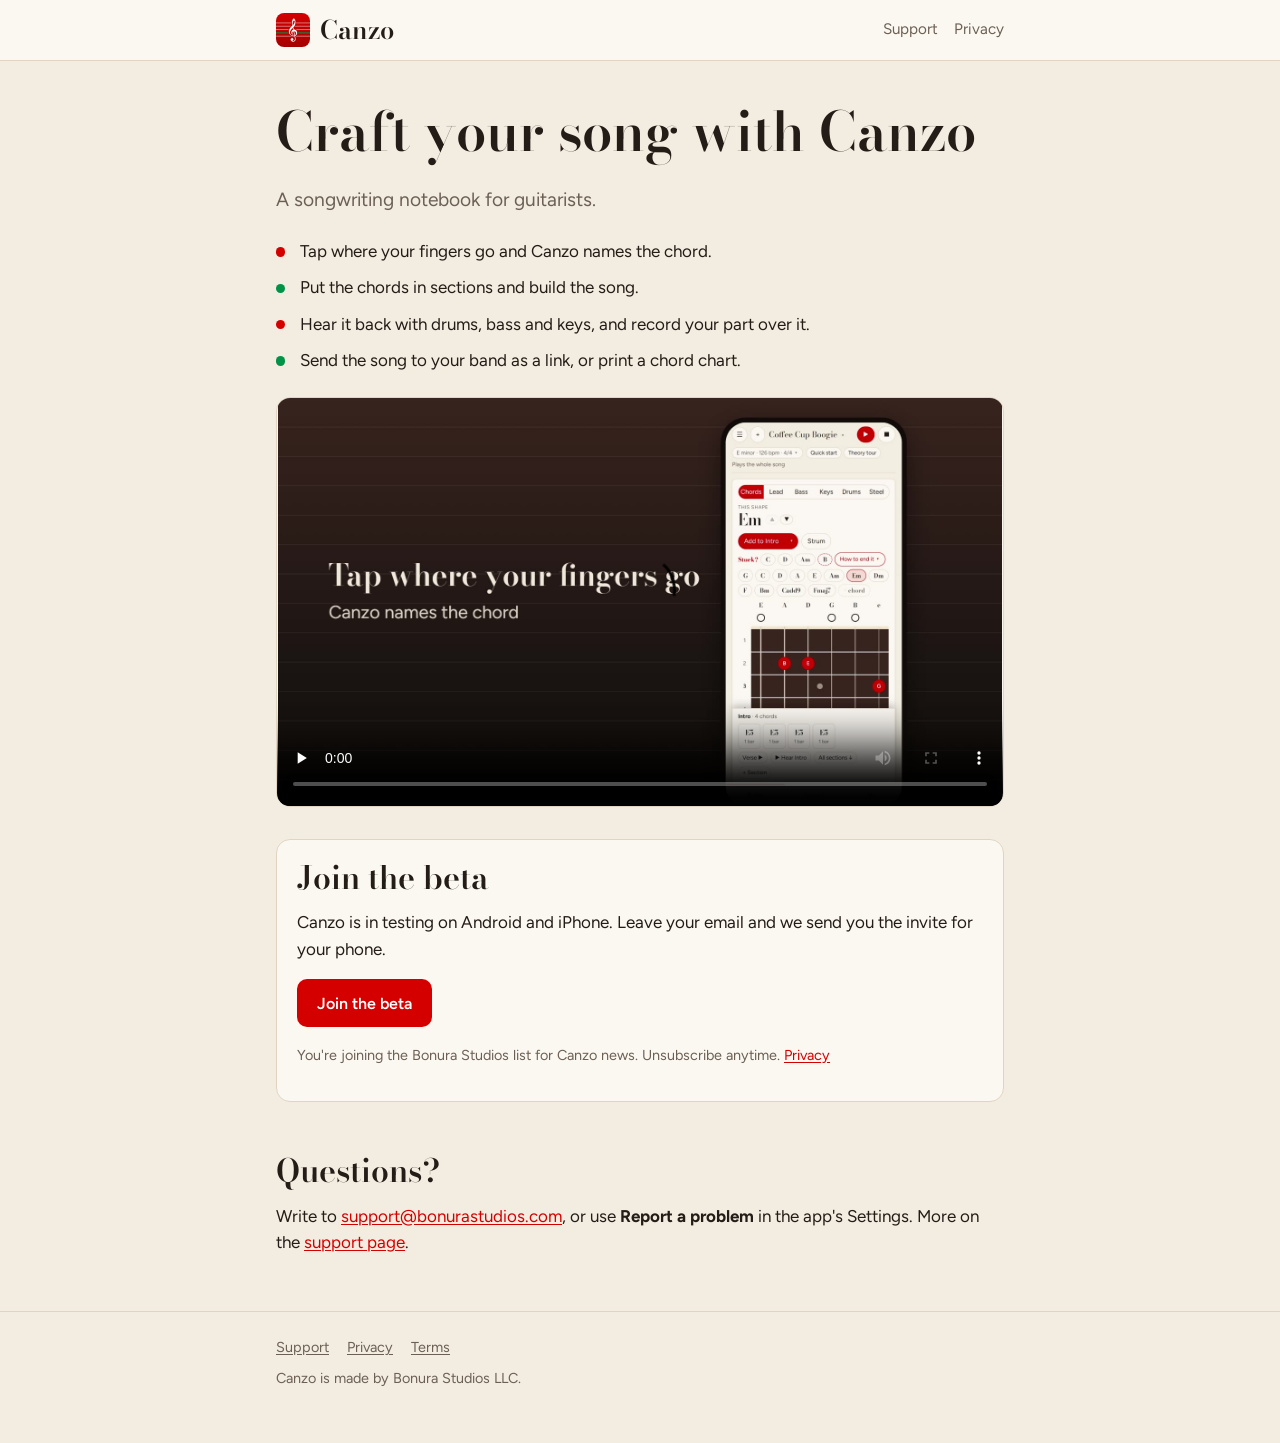
==== index.html @ 265aa484 "site from FretNought 2458467a" ====
<!doctype html>
<html lang="en">
<head>
<meta charset="utf-8">
<meta name="viewport" content="width=device-width, initial-scale=1">
<meta http-equiv="Content-Security-Policy" content="default-src 'none'; script-src 'self'; style-src 'self'; img-src 'self' data:; font-src 'self'; media-src 'self'; manifest-src 'self'; form-action mailto:; base-uri 'none'; object-src 'none'">
<meta name="referrer" content="no-referrer">
<title>Canzo · Craft your song</title>
<meta name="description" content="Canzo is a songwriting notebook for guitarists: tap where your fingers go and it names the chord, build the song, and play it back with a band.">
<meta name="theme-color" content="#D40000">
<link rel="icon" href="/favicon.svg" type="image/svg+xml">
  <script type="module" crossorigin src="/assets/home-C91NQi-d.js"></script>
  <link rel="stylesheet" crossorigin href="/assets/site-C4lYseEO.css">
</head>
<body>
<header class="top"><div class="wrap">
  <a class="brand" href="/"><img src="/icon.svg" alt="" width="34" height="34">Canzo</a>
  <nav aria-label="Site"><a href="/support/">Support</a><a href="/privacy/">Privacy</a></nav>
</div></header>

<main class="wrap">
  <section class="hero">
    <h1>Craft your song with Canzo</h1>
    <p class="tagline">A songwriting notebook for guitarists.</p>
    <ul class="points">
      <li>Tap where your fingers go and Canzo names the chord.</li>
      <li>Put the chords in sections and build the song.</li>
      <li>Hear it back with drums, bass and keys, and record your part over it.</li>
      <li>Send the song to your band as a link, or print a chord chart.</li>
    </ul>
    <video class="video" controls playsinline preload="none" poster="/poster-walkthrough.jpg"><source src="/media/walkthrough-vertical.mp4" media="(max-width: 600px) and (orientation: portrait)" type="video/mp4"><source src="/media/walkthrough-1080.mp4" media="(min-width: 1200px)" type="video/mp4"><source src="/media/walkthrough-720.mp4" type="video/mp4"></video>
  </section>

  
  <section class="card" id="beta" aria-labelledby="beta-title">
    <h2 id="beta-title">Join the beta</h2>
    <p>Canzo is in testing on Android and iPhone. Leave your email and we send you the invite for your phone.</p>
    
    
    <p><a class="button" href="https://bonurastudios.com/pages/canzo-beta">Join the beta</a></p>
    
    <p class="small">You're joining the Bonura Studios list for Canzo news. Unsubscribe anytime. <a href="/privacy/">Privacy</a></p>
  </section>
  

  

  <section aria-labelledby="help-title">
    <h2 id="help-title">Questions?</h2>
    <p>Write to <a href="mailto:support@bonurastudios.com">support@bonurastudios.com</a>, or use <strong>Report a problem</strong> in the app's Settings. More on the <a href="/support/">support page</a>.</p>
  </section>
</main>

<footer><div class="wrap">
  <nav aria-label="Footer"><a href="/support/">Support</a><a href="/privacy/">Privacy</a><a href="/terms/">Terms</a></nav>
  <p>Canzo is made by Bonura Studios LLC.</p>
</div></footer>
</body>
</html>
---- assets/site-C4lYseEO.css ----
@font-face{font-family:Bodoni Moda;font-style:normal;font-weight:400 900;font-display:swap;src:url(/fonts/bodoni-moda.woff2)format("woff2")}@font-face{font-family:Figtree;font-style:normal;font-weight:300 900;font-display:swap;src:url(/fonts/figtree.woff2)format("woff2")}:root{--bg:#f3ede1;--surface:#fbf8f2;--ink:#241c17;--muted:#6c6055;--line:#e0d5c2;--accent:#d40000;--accent-ink:#fff;--accent-soft:#f5dcd3;--green:#009246;--font-display:"Bodoni Moda", "Didot", "Bodoni 72", Georgia, serif;--font-body:"Figtree", "Segoe UI", system-ui, sans-serif;--lightningcss-light:initial;--lightningcss-dark: ;color-scheme:light}@media (prefers-color-scheme:dark){:root{--bg:#1a1411;--surface:#251d19;--ink:#f2e9db;--muted:#aa9b8c;--line:#3b3029;--accent-soft:#45201a;--green:#3fbf7f;--lightningcss-light: ;--lightningcss-dark:initial;color-scheme:dark}}*{box-sizing:border-box}html{-webkit-text-size-adjust:100%}body{background:var(--bg);color:var(--ink);font:17px/1.55 var(--font-body);margin:0}a{color:var(--accent);text-underline-offset:2px}@media (prefers-color-scheme:dark){a{color:#ff6b5e}}h1,h2,h3{font-family:var(--font-display);margin:0 0 .4em;font-weight:600;line-height:1.15}h1{font-size:clamp(2.1rem,7vw,3.4rem)}h2{margin-top:1.6em;font-size:clamp(1.5rem,4.5vw,2rem)}p{margin:0 0 1em}.wrap{max-width:760px;margin:0 auto;padding:0 16px}.top{border-bottom:1px solid var(--line);background:var(--surface)}.top .wrap{justify-content:space-between;align-items:center;gap:12px;min-height:60px;display:flex}.brand{color:var(--ink);font-family:var(--font-display);align-items:center;gap:10px;font-size:1.6rem;font-weight:600;text-decoration:none;display:flex}.brand img{border-radius:8px;width:34px;height:34px}.top nav{gap:16px;font-size:.95rem;display:flex}.top nav a{color:var(--muted);text-decoration:none}.top nav a:hover{color:var(--ink)}footer{border-top:1px solid var(--line);color:var(--muted);margin-top:56px;padding:24px 0 40px;font-size:.9rem}footer nav{flex-wrap:wrap;gap:8px 18px;margin-bottom:8px;display:flex}footer a{color:var(--muted)}.hero{padding:40px 0 8px}.tagline{color:var(--muted);margin-bottom:1.2em;font-size:1.2rem}.points{gap:10px;margin:0 0 1.4em;padding:0;list-style:none;display:grid}.points li{padding-left:1.4em;position:relative}.points li:before{content:"";background:var(--accent);border-radius:50%;width:.55em;height:.55em;position:absolute;top:.55em;left:0}.points li:nth-child(2n):before{background:var(--green)}.video,.video-standin{aspect-ratio:16/9;border:1px solid var(--line);background:var(--surface);border-radius:14px;width:100%;display:block}.video-standin{color:var(--muted);font-family:var(--font-display);place-items:center;font-size:1.3rem;display:grid}.card{background:var(--surface);border:1px solid var(--line);border-radius:14px;margin:24px 0;padding:20px}.card h2{margin-top:0}.signup{flex-wrap:wrap;gap:10px;display:flex}.signup label{flex:220px}.signup input{width:100%;min-height:48px;font:inherit;color:var(--ink);background:var(--bg);border:1px solid var(--line);border-radius:10px;padding:10px 14px}.signup input:focus-visible,.button:focus-visible{outline:3px solid var(--accent);outline-offset:2px}.button{background:var(--accent);min-height:48px;color:var(--accent-ink);font:600 1rem var(--font-body);cursor:pointer;border:0;border-radius:10px;justify-content:center;align-items:center;padding:10px 20px;text-decoration:none;display:inline-flex}.button.quiet{color:var(--ink);border:1px solid var(--line);background:0 0}.note{min-height:1.5em;color:var(--muted);margin:8px 0 0;font-size:.95rem}.small{color:var(--muted);font-size:.9rem}.visually-hidden{clip:rect(0 0 0 0);white-space:nowrap;width:1px;height:1px;position:absolute;overflow:hidden}.stores{flex-wrap:wrap;align-items:center;gap:12px;display:flex}.store-badge img{width:auto;height:52px;display:block}.joins{grid-template-columns:repeat(auto-fit,minmax(220px,1fr));gap:12px;margin:8px 0 4px;display:grid}.join{flex-direction:column;min-height:64px;font-size:1.1rem}.join small{opacity:.85;font-size:.8rem;font-weight:400}span.join{cursor:default}.beta h2{margin-top:1.4em}.song{padding:32px 0 8px}.song-from{color:var(--muted)}.song-facts{flex-wrap:wrap;gap:8px;margin:0 0 20px;padding:0;list-style:none;display:flex}.song-facts li{border:1px solid var(--line);color:var(--muted);border-radius:999px;padding:3px 10px;font-size:.9rem}.sections{gap:12px;margin:0;padding:0;list-style:none;display:grid}.section{background:var(--surface);border:1px solid var(--line);border-radius:12px;padding:14px 16px}.section-name{margin-bottom:8px;font-size:1.25rem}.repeat{color:var(--muted);font-family:var(--font-body);font-size:.95rem;font-weight:400}.chords{flex-wrap:wrap;gap:8px;margin:0;padding:0;list-style:none;display:flex}.chord{background:var(--accent-soft);text-align:center;overflow-wrap:anywhere;border-radius:8px;min-width:3em;padding:6px 12px;font-weight:700}.chord.empty{color:var(--muted);background:0 0;font-weight:400}.beats{color:var(--muted);font-size:.8rem;font-weight:400}.refusal{color:var(--muted)}.text{padding-top:32px}.text h2{font-size:1.35rem}.text li{margin-bottom:.4em}.updated{color:var(--muted);font-size:.9rem}@media (width<=520px){body{font-size:16px}.top nav{gap:12px;font-size:.9rem}.brand{font-size:1.35rem}.card{padding:16px}}
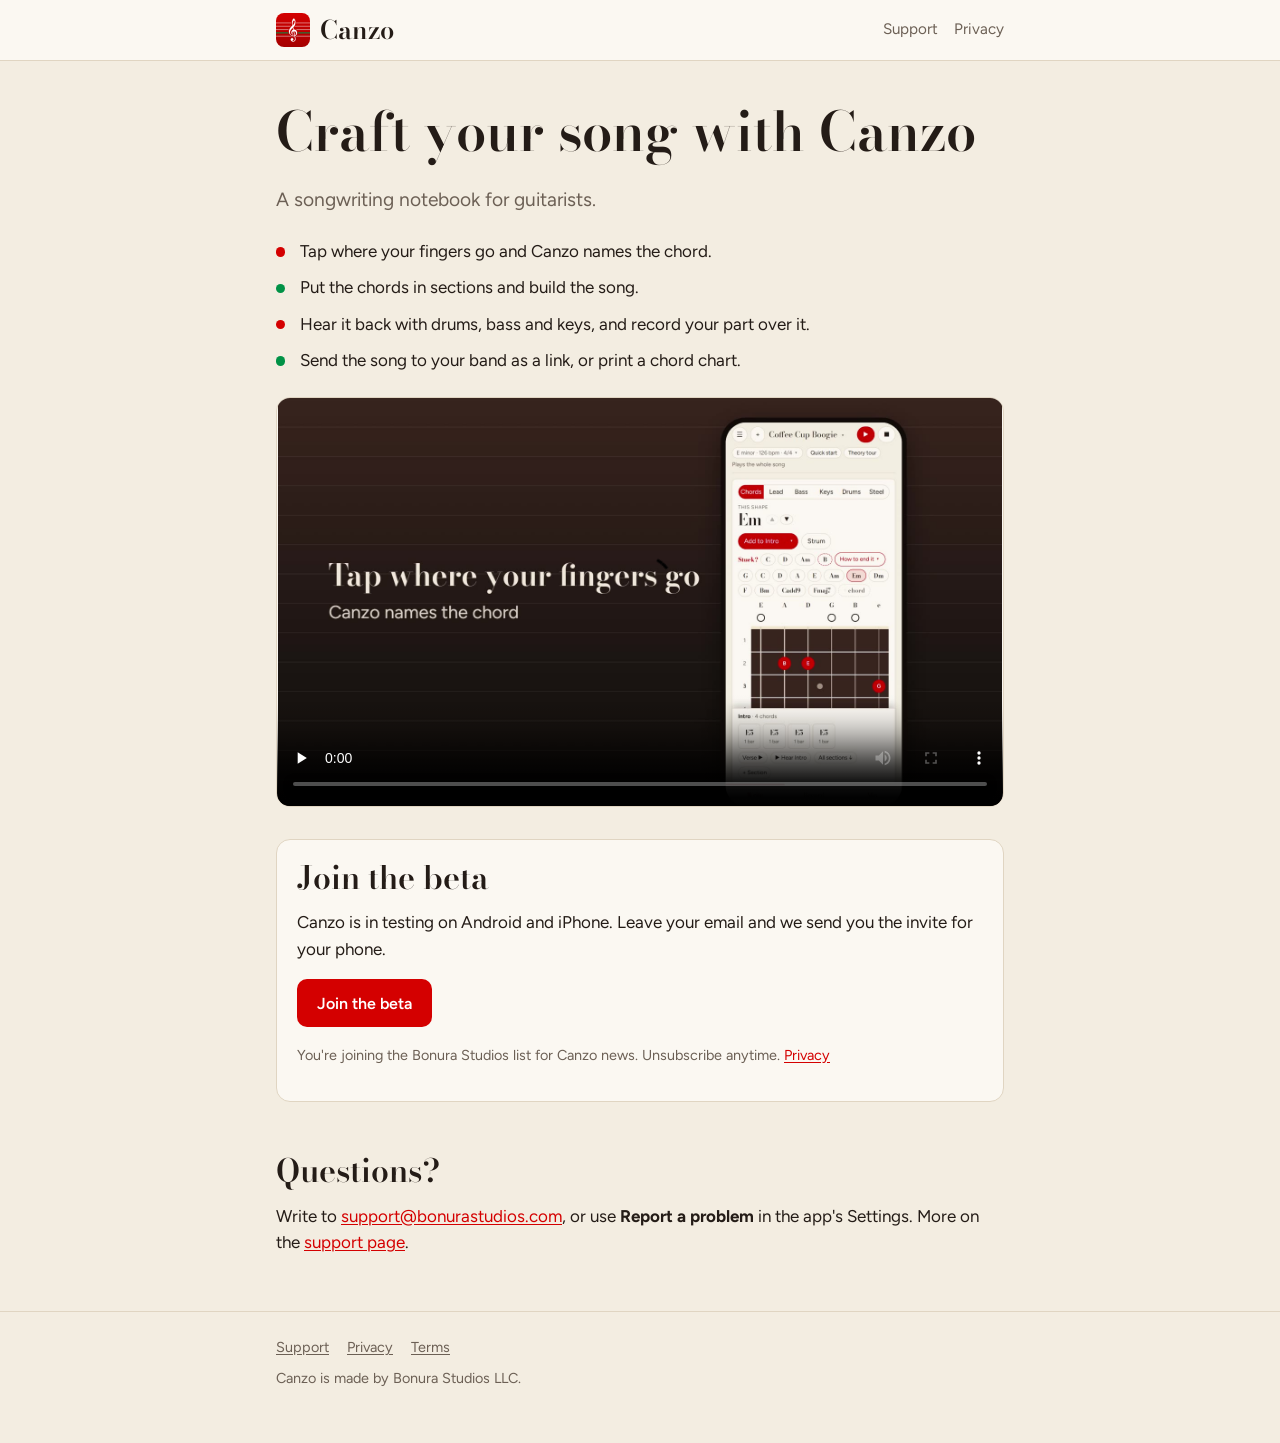
==== commit 702d170c: "site from FretNought 37bf8663" ====
--- a/index.html
+++ b/index.html
@@ -7,6 +7,16 @@
 <meta name="referrer" content="no-referrer">
 <title>Canzo · Craft your song</title>
 <meta name="description" content="Canzo is a songwriting notebook for guitarists: tap where your fingers go and it names the chord, build the song, and play it back with a band.">
+<meta property="og:type" content="website">
+<meta property="og:site_name" content="Canzo">
+<meta property="og:url" content="https://canzoapp.com/">
+<meta property="og:title" content="Canzo · Craft your song">
+<meta property="og:description" content="A songwriting notebook for guitarists. Watch it, then join the beta.">
+<meta property="og:image" content="https://canzoapp.com/canzo-card.jpg">
+<meta property="og:image:width" content="1200">
+<meta property="og:image:height" content="630">
+<meta property="og:image:alt" content="Canzo: a white treble clef on a red tile, and the words Craft your song.">
+<meta name="twitter:card" content="summary_large_image">
 <meta name="theme-color" content="#D40000">
 <link rel="icon" href="/favicon.svg" type="image/svg+xml">
   <script type="module" crossorigin src="/assets/home-C91NQi-d.js"></script>
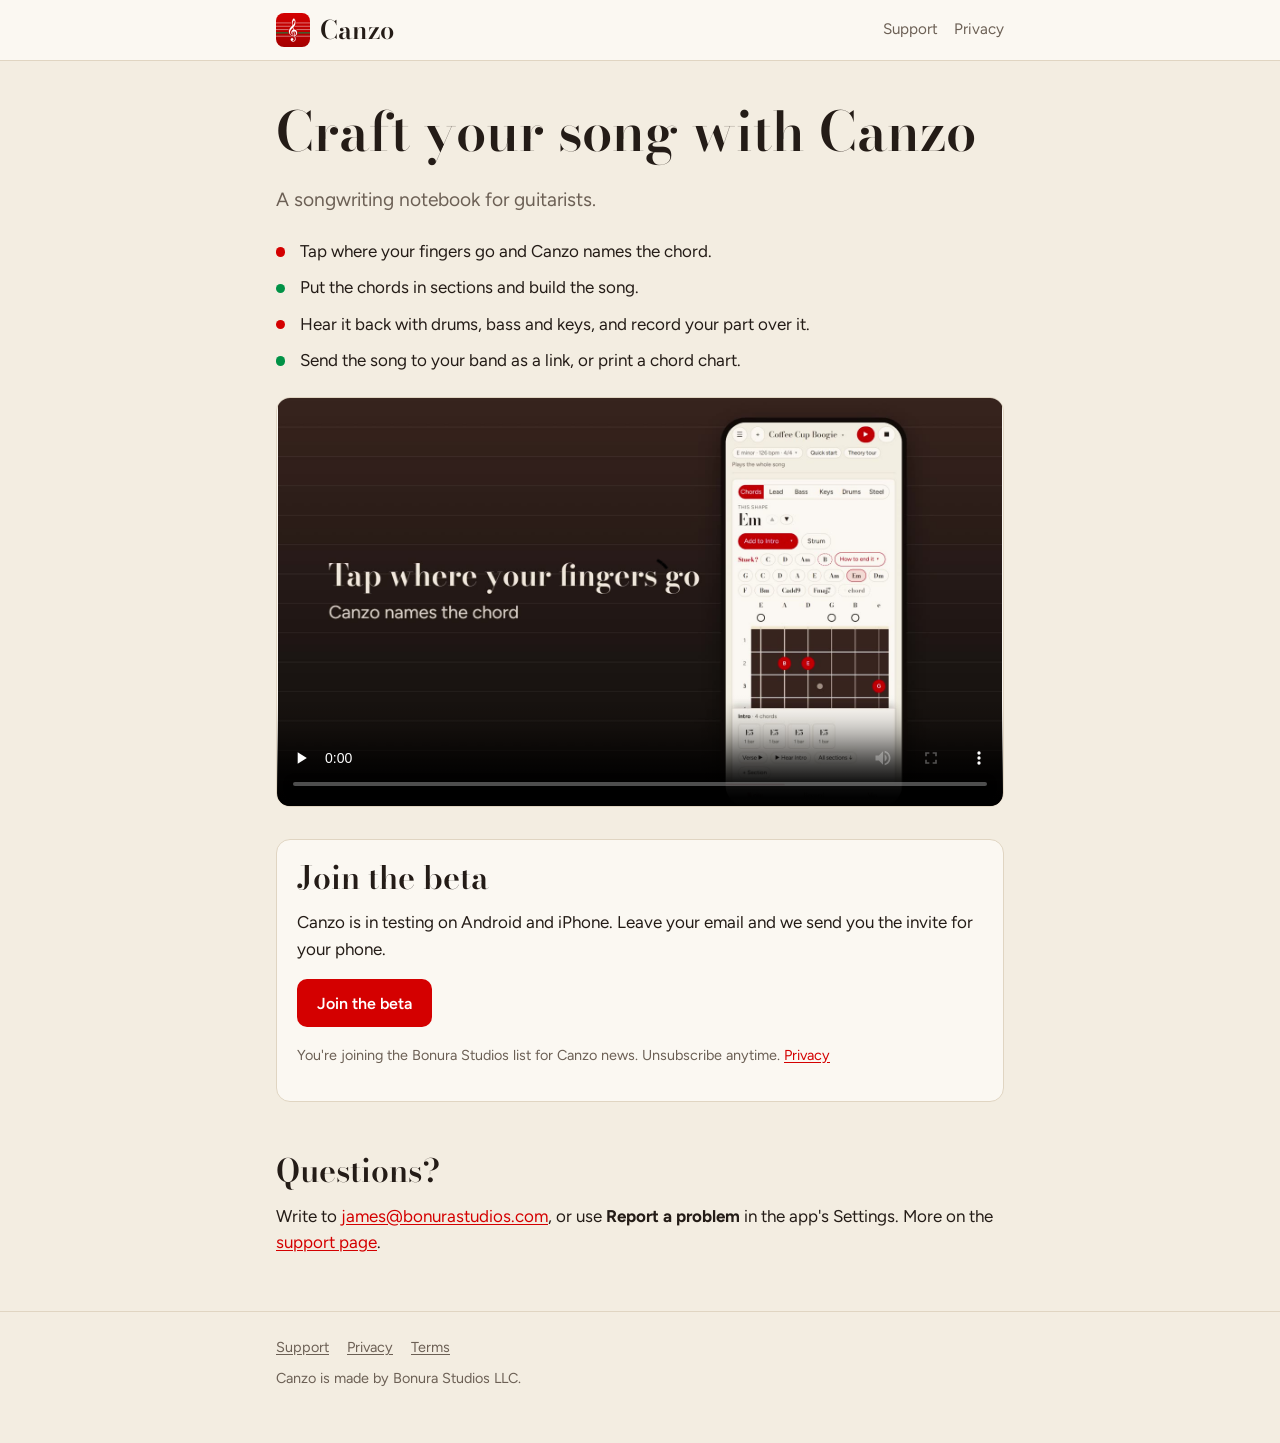
==== commit deacb326: "site from FretNought 34291067" ====
--- a/index.html
+++ b/index.html
@@ -19,7 +19,7 @@
 <meta name="twitter:card" content="summary_large_image">
 <meta name="theme-color" content="#D40000">
 <link rel="icon" href="/favicon.svg" type="image/svg+xml">
-  <script type="module" crossorigin src="/assets/home-C91NQi-d.js"></script>
+  <script type="module" crossorigin src="/assets/home-D4LzrPHp.js"></script>
   <link rel="stylesheet" crossorigin href="/assets/site-C4lYseEO.css">
 </head>
 <body>
@@ -57,7 +57,7 @@
 
   <section aria-labelledby="help-title">
     <h2 id="help-title">Questions?</h2>
-    <p>Write to <a href="mailto:support@bonurastudios.com">support@bonurastudios.com</a>, or use <strong>Report a problem</strong> in the app's Settings. More on the <a href="/support/">support page</a>.</p>
+    <p>Write to <a href="mailto:james@bonurastudios.com">james@bonurastudios.com</a>, or use <strong>Report a problem</strong> in the app's Settings. More on the <a href="/support/">support page</a>.</p>
   </section>
 </main>
 
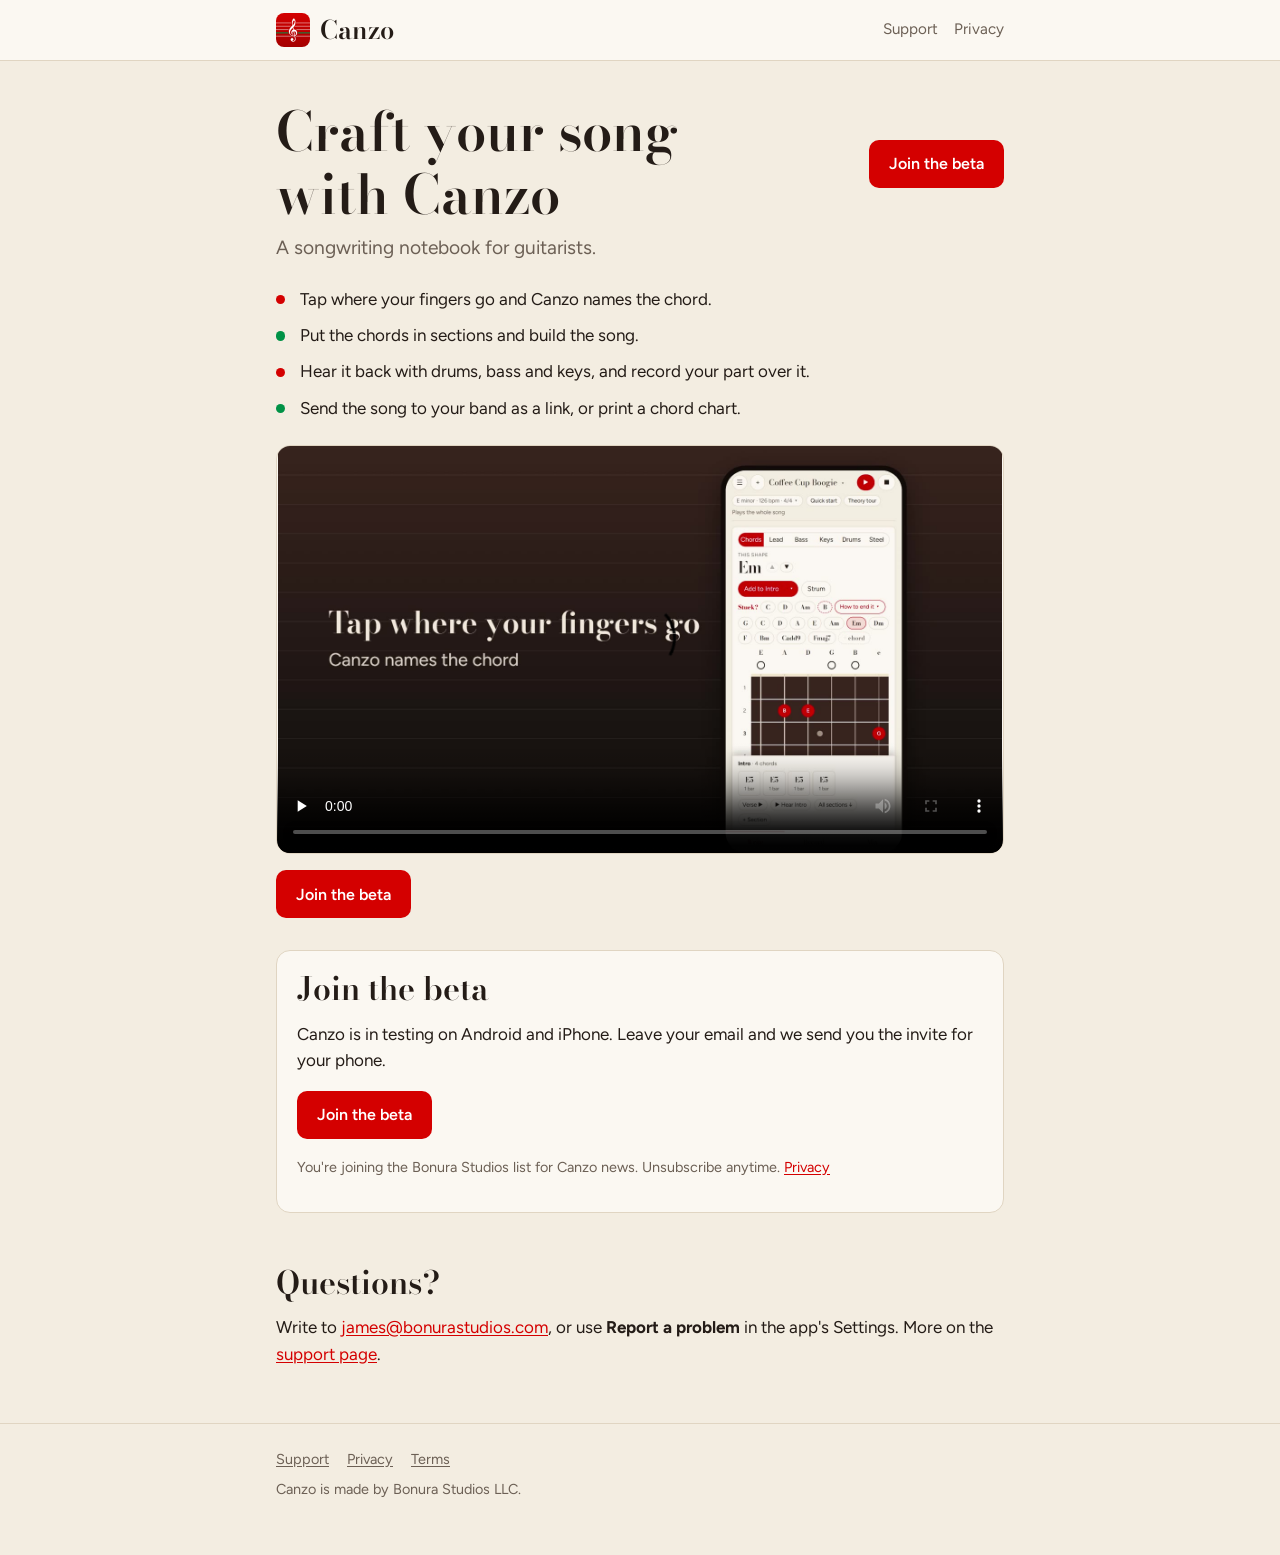
==== commit fc6e11c5: "site from FretNought b84120c1" ====
--- a/index.html
+++ b/index.html
@@ -19,8 +19,8 @@
 <meta name="twitter:card" content="summary_large_image">
 <meta name="theme-color" content="#D40000">
 <link rel="icon" href="/favicon.svg" type="image/svg+xml">
-  <script type="module" crossorigin src="/assets/home-D4LzrPHp.js"></script>
-  <link rel="stylesheet" crossorigin href="/assets/site-C4lYseEO.css">
+  <script type="module" crossorigin src="/assets/home-C0pcS8MS.js"></script>
+  <link rel="stylesheet" crossorigin href="/assets/site-C7sVGUTA.css">
 </head>
 <body>
 <header class="top"><div class="wrap">
@@ -30,7 +30,10 @@
 
 <main class="wrap">
   <section class="hero">
-    <h1>Craft your song with Canzo</h1>
+    <div class="hero-head">
+      <h1>Craft your song with Canzo</h1>
+      <a class="button" href="https://bonurastudios.com/pages/canzo-beta">Join the beta</a>
+    </div>
     <p class="tagline">A songwriting notebook for guitarists.</p>
     <ul class="points">
       <li>Tap where your fingers go and Canzo names the chord.</li>
@@ -39,6 +42,7 @@
       <li>Send the song to your band as a link, or print a chord chart.</li>
     </ul>
     <video class="video" controls playsinline preload="none" poster="/poster-walkthrough.jpg"><source src="/media/walkthrough-vertical.mp4" media="(max-width: 600px) and (orientation: portrait)" type="video/mp4"><source src="/media/walkthrough-1080.mp4" media="(min-width: 1200px)" type="video/mp4"><source src="/media/walkthrough-720.mp4" type="video/mp4"></video>
+    <p class="after-video"><a class="button" href="https://bonurastudios.com/pages/canzo-beta">Join the beta</a></p>
   </section>
 
   
--- a/assets/site-C7sVGUTA.css
+++ b/assets/site-C7sVGUTA.css
@@ -0,0 +1 @@
+@font-face{font-family:Bodoni Moda;font-style:normal;font-weight:400 900;font-display:swap;src:url(/fonts/bodoni-moda.woff2)format("woff2")}@font-face{font-family:Figtree;font-style:normal;font-weight:300 900;font-display:swap;src:url(/fonts/figtree.woff2)format("woff2")}:root{--bg:#f3ede1;--surface:#fbf8f2;--ink:#241c17;--muted:#6c6055;--line:#e0d5c2;--accent:#d40000;--accent-ink:#fff;--accent-soft:#f5dcd3;--green:#009246;--font-display:"Bodoni Moda", "Didot", "Bodoni 72", Georgia, serif;--font-body:"Figtree", "Segoe UI", system-ui, sans-serif;--lightningcss-light:initial;--lightningcss-dark: ;color-scheme:light}@media (prefers-color-scheme:dark){:root{--bg:#1a1411;--surface:#251d19;--ink:#f2e9db;--muted:#aa9b8c;--line:#3b3029;--accent-soft:#45201a;--green:#3fbf7f;--lightningcss-light: ;--lightningcss-dark:initial;color-scheme:dark}}*{box-sizing:border-box}html{-webkit-text-size-adjust:100%}body{background:var(--bg);color:var(--ink);font:17px/1.55 var(--font-body);margin:0}a{color:var(--accent);text-underline-offset:2px}@media (prefers-color-scheme:dark){a{color:#ff6b5e}}h1,h2,h3{font-family:var(--font-display);margin:0 0 .4em;font-weight:600;line-height:1.15}h1{font-size:clamp(2.1rem,7vw,3.4rem)}h2{margin-top:1.6em;font-size:clamp(1.5rem,4.5vw,2rem)}p{margin:0 0 1em}.wrap{max-width:760px;margin:0 auto;padding:0 16px}.top{border-bottom:1px solid var(--line);background:var(--surface)}.top .wrap{justify-content:space-between;align-items:center;gap:12px;min-height:60px;display:flex}.brand{color:var(--ink);font-family:var(--font-display);align-items:center;gap:10px;font-size:1.6rem;font-weight:600;text-decoration:none;display:flex}.brand img{border-radius:8px;width:34px;height:34px}.top nav{gap:16px;font-size:.95rem;display:flex}.top nav a{color:var(--muted);text-decoration:none}.top nav a:hover{color:var(--ink)}footer{border-top:1px solid var(--line);color:var(--muted);margin-top:56px;padding:24px 0 40px;font-size:.9rem}footer nav{flex-wrap:wrap;gap:8px 18px;margin-bottom:8px;display:flex}footer a{color:var(--muted)}.hero{padding:40px 0 8px}.hero-head{flex-wrap:wrap;justify-content:space-between;align-items:center;gap:10px 20px;margin-bottom:.4em;display:flex}.hero-head h1{text-wrap:balance;flex:19rem;margin:0}.after-video{margin:16px 0 0}.tagline{color:var(--muted);margin-bottom:1.2em;font-size:1.2rem}.points{gap:10px;margin:0 0 1.4em;padding:0;list-style:none;display:grid}.points li{padding-left:1.4em;position:relative}.points li:before{content:"";background:var(--accent);border-radius:50%;width:.55em;height:.55em;position:absolute;top:.55em;left:0}.points li:nth-child(2n):before{background:var(--green)}.video,.video-standin{aspect-ratio:16/9;border:1px solid var(--line);background:var(--surface);border-radius:14px;width:100%;display:block}.video-standin{color:var(--muted);font-family:var(--font-display);place-items:center;font-size:1.3rem;display:grid}.card{background:var(--surface);border:1px solid var(--line);border-radius:14px;margin:24px 0;padding:20px}.card h2{margin-top:0}.signup{flex-wrap:wrap;gap:10px;display:flex}.signup label{flex:220px}.signup input{width:100%;min-height:48px;font:inherit;color:var(--ink);background:var(--bg);border:1px solid var(--line);border-radius:10px;padding:10px 14px}.signup input:focus-visible,.button:focus-visible{outline:3px solid var(--accent);outline-offset:2px}.button{background:var(--accent);min-height:48px;color:var(--accent-ink);font:600 1rem var(--font-body);cursor:pointer;border:0;border-radius:10px;justify-content:center;align-items:center;padding:10px 20px;text-decoration:none;display:inline-flex}.button.quiet{color:var(--ink);border:1px solid var(--line);background:0 0}.note{min-height:1.5em;color:var(--muted);margin:8px 0 0;font-size:.95rem}.small{color:var(--muted);font-size:.9rem}.visually-hidden{clip:rect(0 0 0 0);white-space:nowrap;width:1px;height:1px;position:absolute;overflow:hidden}.stores{flex-wrap:wrap;align-items:center;gap:12px;display:flex}.store-badge img{width:auto;height:52px;display:block}.joins{grid-template-columns:repeat(auto-fit,minmax(220px,1fr));gap:12px;margin:8px 0 4px;display:grid}.join{flex-direction:column;min-height:64px;font-size:1.1rem}.join small{opacity:.85;font-size:.8rem;font-weight:400}span.join{cursor:default}.beta h2{margin-top:1.4em}.song{padding:32px 0 8px}.song-from{color:var(--muted)}.song-facts{flex-wrap:wrap;gap:8px;margin:0 0 20px;padding:0;list-style:none;display:flex}.song-facts li{border:1px solid var(--line);color:var(--muted);border-radius:999px;padding:3px 10px;font-size:.9rem}.sections{gap:12px;margin:0;padding:0;list-style:none;display:grid}.section{background:var(--surface);border:1px solid var(--line);border-radius:12px;padding:14px 16px}.section-name{margin-bottom:8px;font-size:1.25rem}.repeat{color:var(--muted);font-family:var(--font-body);font-size:.95rem;font-weight:400}.chords{flex-wrap:wrap;gap:8px;margin:0;padding:0;list-style:none;display:flex}.chord{background:var(--accent-soft);text-align:center;overflow-wrap:anywhere;border-radius:8px;min-width:3em;padding:6px 12px;font-weight:700}.chord.empty{color:var(--muted);background:0 0;font-weight:400}.beats{color:var(--muted);font-size:.8rem;font-weight:400}.refusal{color:var(--muted)}.text{padding-top:32px}.text h2{font-size:1.35rem}.text li{margin-bottom:.4em}.updated{color:var(--muted);font-size:.9rem}@media (width<=520px){body{font-size:16px}.top nav{gap:12px;font-size:.9rem}.brand{font-size:1.35rem}.card{padding:16px}}
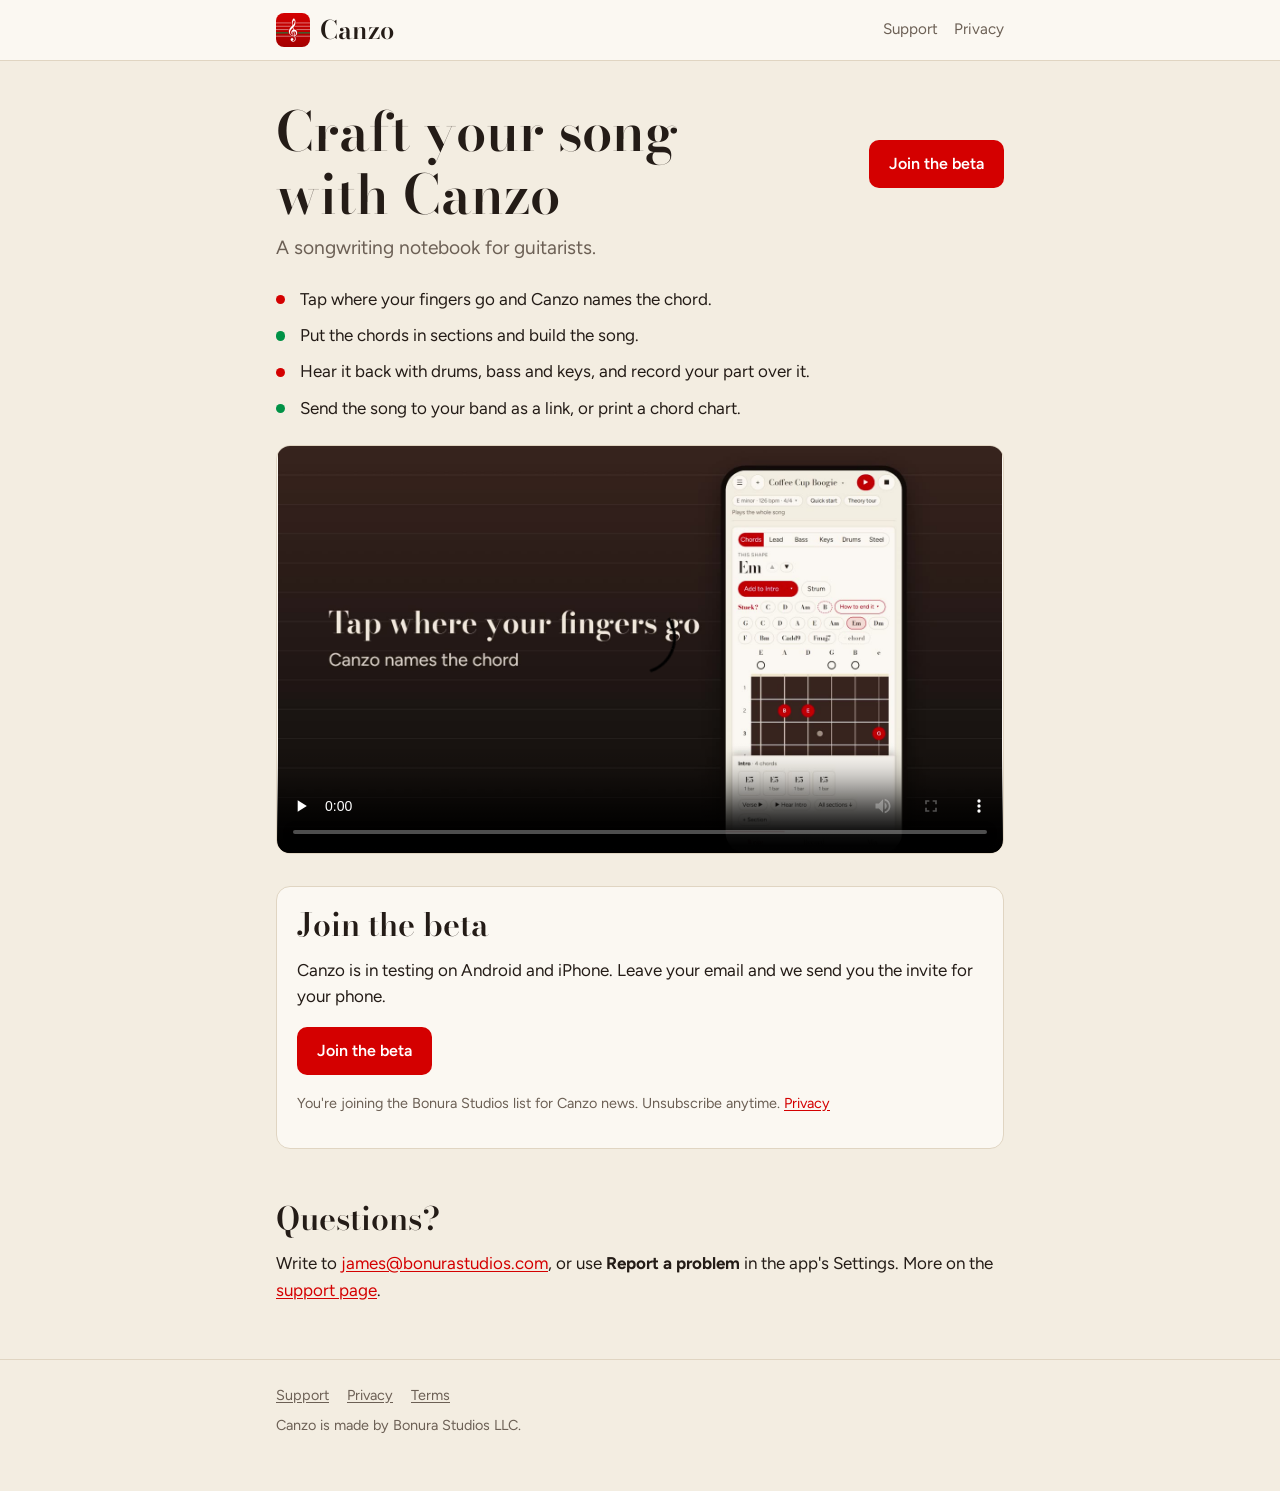
==== commit 2b11b7a5: "site from FretNought 581a240e" ====
--- a/index.html
+++ b/index.html
@@ -19,8 +19,8 @@
 <meta name="twitter:card" content="summary_large_image">
 <meta name="theme-color" content="#D40000">
 <link rel="icon" href="/favicon.svg" type="image/svg+xml">
-  <script type="module" crossorigin src="/assets/home-C0pcS8MS.js"></script>
-  <link rel="stylesheet" crossorigin href="/assets/site-C7sVGUTA.css">
+  <script type="module" crossorigin src="/assets/home-BYbOpDPI.js"></script>
+  <link rel="stylesheet" crossorigin href="/assets/site-DrBQTo_5.css">
 </head>
 <body>
 <header class="top"><div class="wrap">
@@ -42,7 +42,6 @@
       <li>Send the song to your band as a link, or print a chord chart.</li>
     </ul>
     <video class="video" controls playsinline preload="none" poster="/poster-walkthrough.jpg"><source src="/media/walkthrough-vertical.mp4" media="(max-width: 600px) and (orientation: portrait)" type="video/mp4"><source src="/media/walkthrough-1080.mp4" media="(min-width: 1200px)" type="video/mp4"><source src="/media/walkthrough-720.mp4" type="video/mp4"></video>
-    <p class="after-video"><a class="button" href="https://bonurastudios.com/pages/canzo-beta">Join the beta</a></p>
   </section>
 
   
--- a/assets/site-DrBQTo_5.css
+++ b/assets/site-DrBQTo_5.css
@@ -0,0 +1 @@
+@font-face{font-family:Bodoni Moda;font-style:normal;font-weight:400 900;font-display:swap;src:url(/fonts/bodoni-moda.woff2)format("woff2")}@font-face{font-family:Figtree;font-style:normal;font-weight:300 900;font-display:swap;src:url(/fonts/figtree.woff2)format("woff2")}:root{--bg:#f3ede1;--surface:#fbf8f2;--ink:#241c17;--muted:#6c6055;--line:#e0d5c2;--accent:#d40000;--accent-ink:#fff;--accent-soft:#f5dcd3;--green:#009246;--font-display:"Bodoni Moda", "Didot", "Bodoni 72", Georgia, serif;--font-body:"Figtree", "Segoe UI", system-ui, sans-serif;--lightningcss-light:initial;--lightningcss-dark: ;color-scheme:light}@media (prefers-color-scheme:dark){:root{--bg:#1a1411;--surface:#251d19;--ink:#f2e9db;--muted:#aa9b8c;--line:#3b3029;--accent-soft:#45201a;--green:#3fbf7f;--lightningcss-light: ;--lightningcss-dark:initial;color-scheme:dark}}*{box-sizing:border-box}html{-webkit-text-size-adjust:100%}body{background:var(--bg);color:var(--ink);font:17px/1.55 var(--font-body);margin:0}a{color:var(--accent);text-underline-offset:2px}@media (prefers-color-scheme:dark){a{color:#ff6b5e}}h1,h2,h3{font-family:var(--font-display);margin:0 0 .4em;font-weight:600;line-height:1.15}h1{font-size:clamp(2.1rem,7vw,3.4rem)}h2{margin-top:1.6em;font-size:clamp(1.5rem,4.5vw,2rem)}p{margin:0 0 1em}.wrap{max-width:760px;margin:0 auto;padding:0 16px}.top{border-bottom:1px solid var(--line);background:var(--surface)}.top .wrap{justify-content:space-between;align-items:center;gap:12px;min-height:60px;display:flex}.brand{color:var(--ink);font-family:var(--font-display);align-items:center;gap:10px;font-size:1.6rem;font-weight:600;text-decoration:none;display:flex}.brand img{border-radius:8px;width:34px;height:34px}.top nav{gap:16px;font-size:.95rem;display:flex}.top nav a{color:var(--muted);text-decoration:none}.top nav a:hover{color:var(--ink)}footer{border-top:1px solid var(--line);color:var(--muted);margin-top:56px;padding:24px 0 40px;font-size:.9rem}footer nav{flex-wrap:wrap;gap:8px 18px;margin-bottom:8px;display:flex}footer a{color:var(--muted)}.hero{padding:40px 0 8px}.hero-head{flex-wrap:wrap;justify-content:space-between;align-items:center;gap:10px 20px;margin-bottom:.4em;display:flex}.hero-head h1{text-wrap:balance;flex:19rem;margin:0}.tagline{color:var(--muted);margin-bottom:1.2em;font-size:1.2rem}.points{gap:10px;margin:0 0 1.4em;padding:0;list-style:none;display:grid}.points li{padding-left:1.4em;position:relative}.points li:before{content:"";background:var(--accent);border-radius:50%;width:.55em;height:.55em;position:absolute;top:.55em;left:0}.points li:nth-child(2n):before{background:var(--green)}.video,.video-standin{aspect-ratio:16/9;border:1px solid var(--line);background:var(--surface);border-radius:14px;width:100%;display:block}.video-standin{color:var(--muted);font-family:var(--font-display);place-items:center;font-size:1.3rem;display:grid}.card{background:var(--surface);border:1px solid var(--line);border-radius:14px;margin:24px 0;padding:20px}.card h2{margin-top:0}.signup{flex-wrap:wrap;gap:10px;display:flex}.signup label{flex:220px}.signup input{width:100%;min-height:48px;font:inherit;color:var(--ink);background:var(--bg);border:1px solid var(--line);border-radius:10px;padding:10px 14px}.signup input:focus-visible,.button:focus-visible{outline:3px solid var(--accent);outline-offset:2px}.button{background:var(--accent);min-height:48px;color:var(--accent-ink);font:600 1rem var(--font-body);cursor:pointer;border:0;border-radius:10px;justify-content:center;align-items:center;padding:10px 20px;text-decoration:none;display:inline-flex}.button.quiet{color:var(--ink);border:1px solid var(--line);background:0 0}.note{min-height:1.5em;color:var(--muted);margin:8px 0 0;font-size:.95rem}.small{color:var(--muted);font-size:.9rem}.visually-hidden{clip:rect(0 0 0 0);white-space:nowrap;width:1px;height:1px;position:absolute;overflow:hidden}.stores{flex-wrap:wrap;align-items:center;gap:12px;display:flex}.store-badge img{width:auto;height:52px;display:block}.joins{grid-template-columns:repeat(auto-fit,minmax(220px,1fr));gap:12px;margin:8px 0 4px;display:grid}.join{flex-direction:column;min-height:64px;font-size:1.1rem}.join small{opacity:.85;font-size:.8rem;font-weight:400}span.join{cursor:default}.beta h2{margin-top:1.4em}.song{padding:32px 0 8px}.song-from{color:var(--muted)}.song-facts{flex-wrap:wrap;gap:8px;margin:0 0 20px;padding:0;list-style:none;display:flex}.song-facts li{border:1px solid var(--line);color:var(--muted);border-radius:999px;padding:3px 10px;font-size:.9rem}.sections{gap:12px;margin:0;padding:0;list-style:none;display:grid}.section{background:var(--surface);border:1px solid var(--line);border-radius:12px;padding:14px 16px}.section-name{margin-bottom:8px;font-size:1.25rem}.repeat{color:var(--muted);font-family:var(--font-body);font-size:.95rem;font-weight:400}.chords{flex-wrap:wrap;gap:8px;margin:0;padding:0;list-style:none;display:flex}.chord{background:var(--accent-soft);text-align:center;overflow-wrap:anywhere;border-radius:8px;min-width:3em;padding:6px 12px;font-weight:700}.chord.empty{color:var(--muted);background:0 0;font-weight:400}.beats{color:var(--muted);font-size:.8rem;font-weight:400}.refusal{color:var(--muted)}.text{padding-top:32px}.text h2{font-size:1.35rem}.text li{margin-bottom:.4em}.updated{color:var(--muted);font-size:.9rem}@media (width<=520px){body{font-size:16px}.top nav{gap:12px;font-size:.9rem}.brand{font-size:1.35rem}.card{padding:16px}}
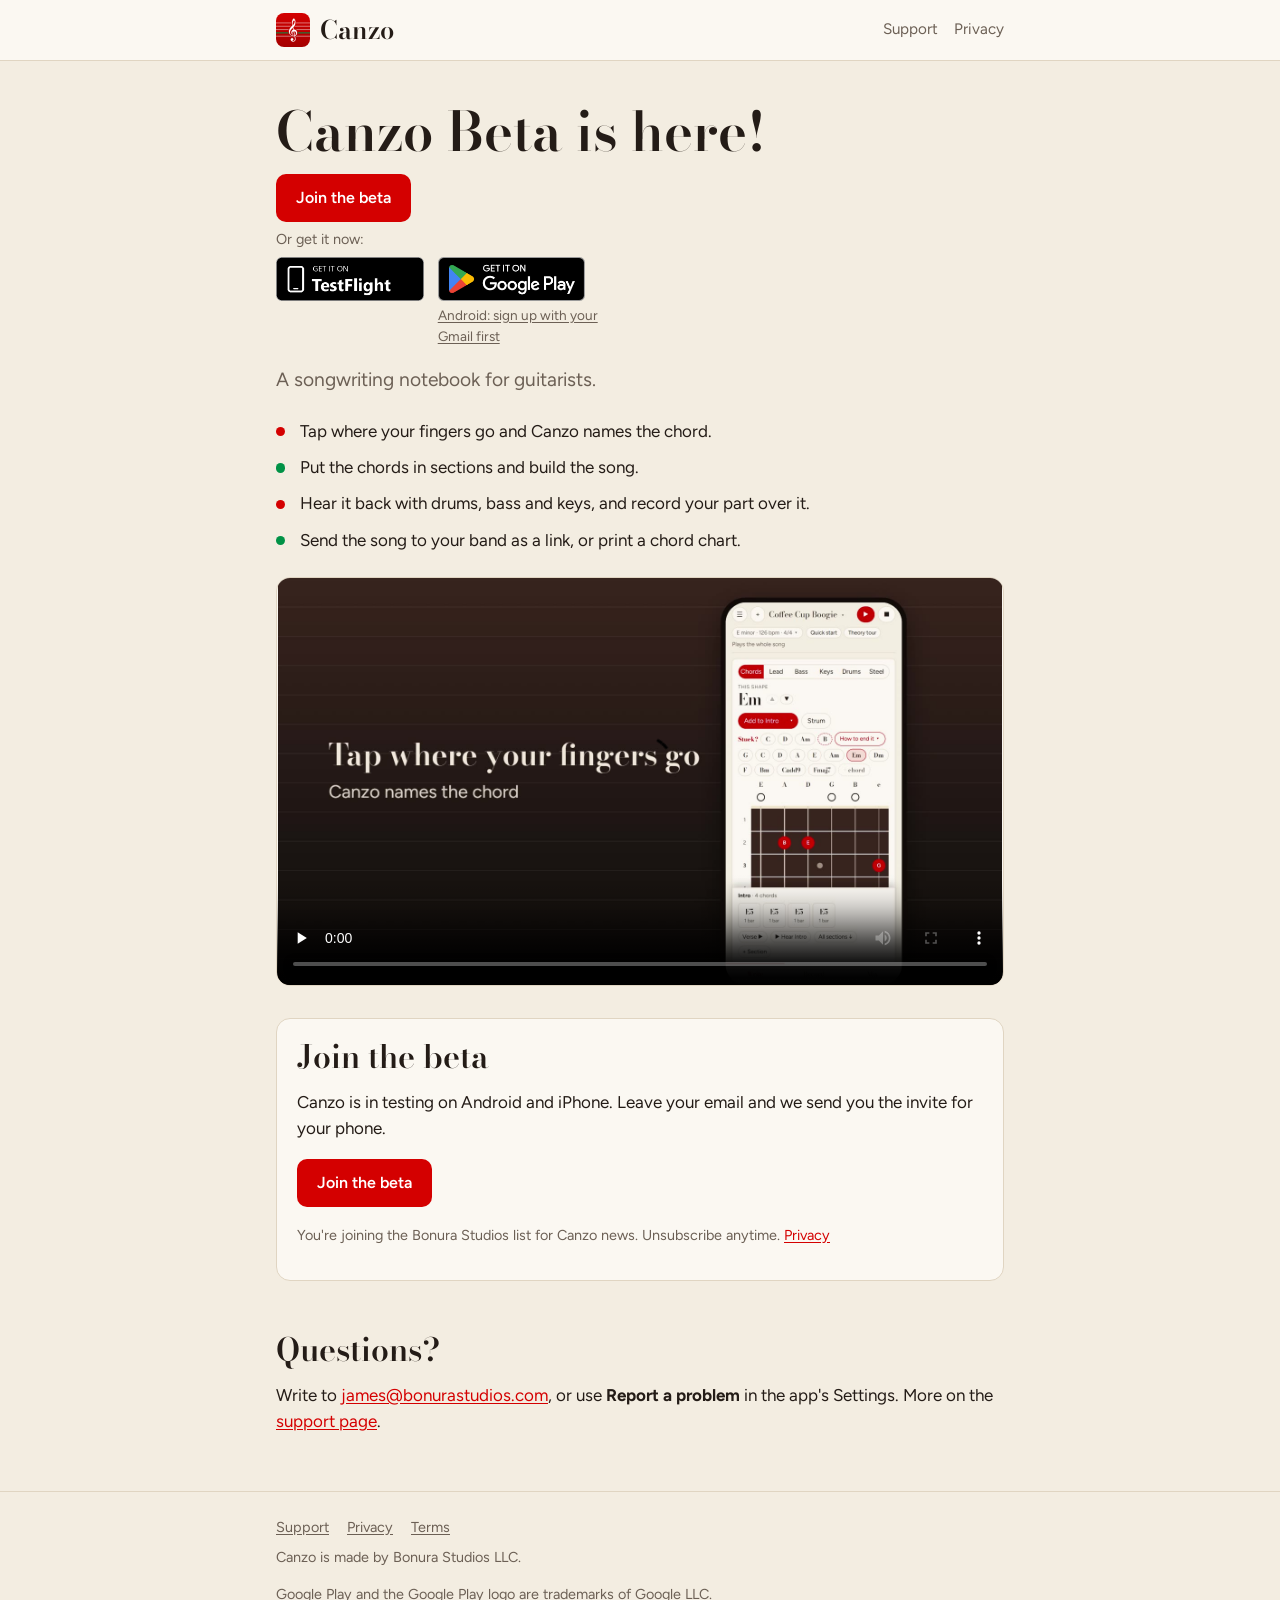
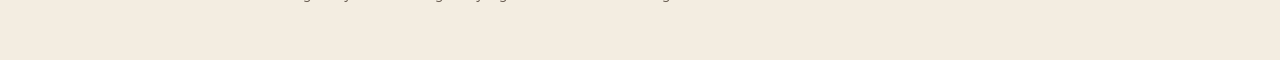
==== commit 074eeab4: "site from FretNought 0a9b1abd" ====
--- a/index.html
+++ b/index.html
@@ -19,8 +19,8 @@
 <meta name="twitter:card" content="summary_large_image">
 <meta name="theme-color" content="#D40000">
 <link rel="icon" href="/favicon.svg" type="image/svg+xml">
-  <script type="module" crossorigin src="/assets/home-BYbOpDPI.js"></script>
-  <link rel="stylesheet" crossorigin href="/assets/site-DrBQTo_5.css">
+  <script type="module" crossorigin src="/assets/home-vmDxKkRP.js"></script>
+  <link rel="stylesheet" crossorigin href="/assets/site-Bc7sWQBg.css">
 </head>
 <body>
 <header class="top"><div class="wrap">
@@ -31,9 +31,21 @@
 <main class="wrap">
   <section class="hero">
     <div class="hero-head">
-      <h1>Craft your song with Canzo</h1>
+      <h1>Canzo Beta is here!</h1>
       <a class="button" href="https://bonurastudios.com/pages/canzo-beta">Join the beta</a>
     </div>
+    
+    <div class="beta-get">
+      <p class="small">Or get it now:</p>
+      <div class="beta-badges">
+        <a class="store-badge" id="beta-iphone" href="https://testflight.apple.com/join/EWS9TfPS"><img src="/badges/testflight.png" alt="Get the iPhone beta on TestFlight" width="148" height="44"></a>
+        <div class="beta-badge">
+          <a class="store-badge" id="beta-android" href="https://play.google.com/apps/internaltest/4701320022110721239"><img src="/badges/google-play.png" alt="Get the Android beta on Google Play" width="148" height="44"></a>
+          <a class="small" href="https://bonurastudios.com/pages/canzo-beta">Android: sign up with your Gmail first</a>
+        </div>
+      </div>
+    </div>
+    
     <p class="tagline">A songwriting notebook for guitarists.</p>
     <ul class="points">
       <li>Tap where your fingers go and Canzo names the chord.</li>
@@ -67,6 +79,7 @@
 <footer><div class="wrap">
   <nav aria-label="Footer"><a href="/support/">Support</a><a href="/privacy/">Privacy</a><a href="/terms/">Terms</a></nav>
   <p>Canzo is made by Bonura Studios LLC.</p>
+  <p>Google Play and the Google Play logo are trademarks of Google LLC.</p>
 </div></footer>
 </body>
 </html>
--- a/assets/site-Bc7sWQBg.css
+++ b/assets/site-Bc7sWQBg.css
@@ -0,0 +1 @@
+@font-face{font-family:Bodoni Moda;font-style:normal;font-weight:400 900;font-display:swap;src:url(/fonts/bodoni-moda.woff2)format("woff2")}@font-face{font-family:Figtree;font-style:normal;font-weight:300 900;font-display:swap;src:url(/fonts/figtree.woff2)format("woff2")}:root{--bg:#f3ede1;--surface:#fbf8f2;--ink:#241c17;--muted:#6c6055;--line:#e0d5c2;--accent:#d40000;--accent-ink:#fff;--accent-soft:#f5dcd3;--green:#009246;--font-display:"Bodoni Moda", "Didot", "Bodoni 72", Georgia, serif;--font-body:"Figtree", "Segoe UI", system-ui, sans-serif;--lightningcss-light:initial;--lightningcss-dark: ;color-scheme:light}@media (prefers-color-scheme:dark){:root{--bg:#1a1411;--surface:#251d19;--ink:#f2e9db;--muted:#aa9b8c;--line:#3b3029;--accent-soft:#45201a;--green:#3fbf7f;--lightningcss-light: ;--lightningcss-dark:initial;color-scheme:dark}}*{box-sizing:border-box}html{-webkit-text-size-adjust:100%}body{background:var(--bg);color:var(--ink);font:17px/1.55 var(--font-body);margin:0}a{color:var(--accent);text-underline-offset:2px}@media (prefers-color-scheme:dark){a{color:#ff6b5e}}h1,h2,h3{font-family:var(--font-display);margin:0 0 .4em;font-weight:600;line-height:1.15}h1{font-size:clamp(2.1rem,7vw,3.4rem)}h2{margin-top:1.6em;font-size:clamp(1.5rem,4.5vw,2rem)}p{margin:0 0 1em}.wrap{max-width:760px;margin:0 auto;padding:0 16px}.top{border-bottom:1px solid var(--line);background:var(--surface)}.top .wrap{justify-content:space-between;align-items:center;gap:12px;min-height:60px;display:flex}.brand{color:var(--ink);font-family:var(--font-display);align-items:center;gap:10px;font-size:1.6rem;font-weight:600;text-decoration:none;display:flex}.brand img{border-radius:8px;width:34px;height:34px}.top nav{gap:16px;font-size:.95rem;display:flex}.top nav a{color:var(--muted);text-decoration:none}.top nav a:hover{color:var(--ink)}footer{border-top:1px solid var(--line);color:var(--muted);margin-top:56px;padding:24px 0 40px;font-size:.9rem}footer nav{flex-wrap:wrap;gap:8px 18px;margin-bottom:8px;display:flex}footer a{color:var(--muted)}.hero{padding:40px 0 8px}.hero-head{flex-wrap:wrap;justify-content:space-between;align-items:center;gap:10px 20px;margin-bottom:.4em;display:flex}.hero-head h1{text-wrap:balance;flex:100%;margin:0}.tagline{color:var(--muted);margin-bottom:1.2em;font-size:1.2rem}.points{gap:10px;margin:0 0 1.4em;padding:0;list-style:none;display:grid}.points li{padding-left:1.4em;position:relative}.points li:before{content:"";background:var(--accent);border-radius:50%;width:.55em;height:.55em;position:absolute;top:.55em;left:0}.points li:nth-child(2n):before{background:var(--green)}.video,.video-standin{aspect-ratio:16/9;border:1px solid var(--line);background:var(--surface);border-radius:14px;width:100%;display:block}.video-standin{color:var(--muted);font-family:var(--font-display);place-items:center;font-size:1.3rem;display:grid}.card{background:var(--surface);border:1px solid var(--line);border-radius:14px;margin:24px 0;padding:20px}.card h2{margin-top:0}.signup{flex-wrap:wrap;gap:10px;display:flex}.signup label{flex:220px}.signup input{width:100%;min-height:48px;font:inherit;color:var(--ink);background:var(--bg);border:1px solid var(--line);border-radius:10px;padding:10px 14px}.signup input:focus-visible,.button:focus-visible{outline:3px solid var(--accent);outline-offset:2px}.button{background:var(--accent);min-height:48px;color:var(--accent-ink);font:600 1rem var(--font-body);cursor:pointer;border:0;border-radius:10px;justify-content:center;align-items:center;padding:10px 20px;text-decoration:none;display:inline-flex}.button.quiet{color:var(--ink);border:1px solid var(--line);background:0 0}.note{min-height:1.5em;color:var(--muted);margin:8px 0 0;font-size:.95rem}.small{color:var(--muted);font-size:.9rem}.visually-hidden{clip:rect(0 0 0 0);white-space:nowrap;width:1px;height:1px;position:absolute;overflow:hidden}.stores{flex-wrap:wrap;align-items:center;gap:12px;display:flex}.store-badge img{width:auto;height:52px;display:block}.beta-get{margin:4px 0 18px}.beta-get>.small{margin:0 0 6px}.beta-badges{flex-wrap:wrap;align-items:flex-start;gap:10px 14px;display:flex}.beta-badges .store-badge img{height:44px}.beta-badge{flex-direction:column;gap:4px;display:flex}.beta-badge .small{max-width:160px;font-size:.85rem}.joins{grid-template-columns:repeat(auto-fit,minmax(220px,1fr));gap:12px;margin:8px 0 4px;display:grid}.join{flex-direction:column;min-height:64px;font-size:1.1rem}.join small{opacity:.85;font-size:.8rem;font-weight:400}span.join{cursor:default}.beta h2{margin-top:1.4em}.song{padding:32px 0 8px}.song-from{color:var(--muted)}.song-facts{flex-wrap:wrap;gap:8px;margin:0 0 20px;padding:0;list-style:none;display:flex}.song-facts li{border:1px solid var(--line);color:var(--muted);border-radius:999px;padding:3px 10px;font-size:.9rem}.sections{gap:12px;margin:0;padding:0;list-style:none;display:grid}.section{background:var(--surface);border:1px solid var(--line);border-radius:12px;padding:14px 16px}.section-name{margin-bottom:8px;font-size:1.25rem}.repeat{color:var(--muted);font-family:var(--font-body);font-size:.95rem;font-weight:400}.chords{flex-wrap:wrap;gap:8px;margin:0;padding:0;list-style:none;display:flex}.chord{background:var(--accent-soft);text-align:center;overflow-wrap:anywhere;border-radius:8px;min-width:3em;padding:6px 12px;font-weight:700}.chord.empty{color:var(--muted);background:0 0;font-weight:400}.beats{color:var(--muted);font-size:.8rem;font-weight:400}.refusal{color:var(--muted)}.text{padding-top:32px}.text h2{font-size:1.35rem}.text li{margin-bottom:.4em}.updated{color:var(--muted);font-size:.9rem}@media (width<=520px){body{font-size:16px}.top nav{gap:12px;font-size:.9rem}.brand{font-size:1.35rem}.card{padding:16px}}
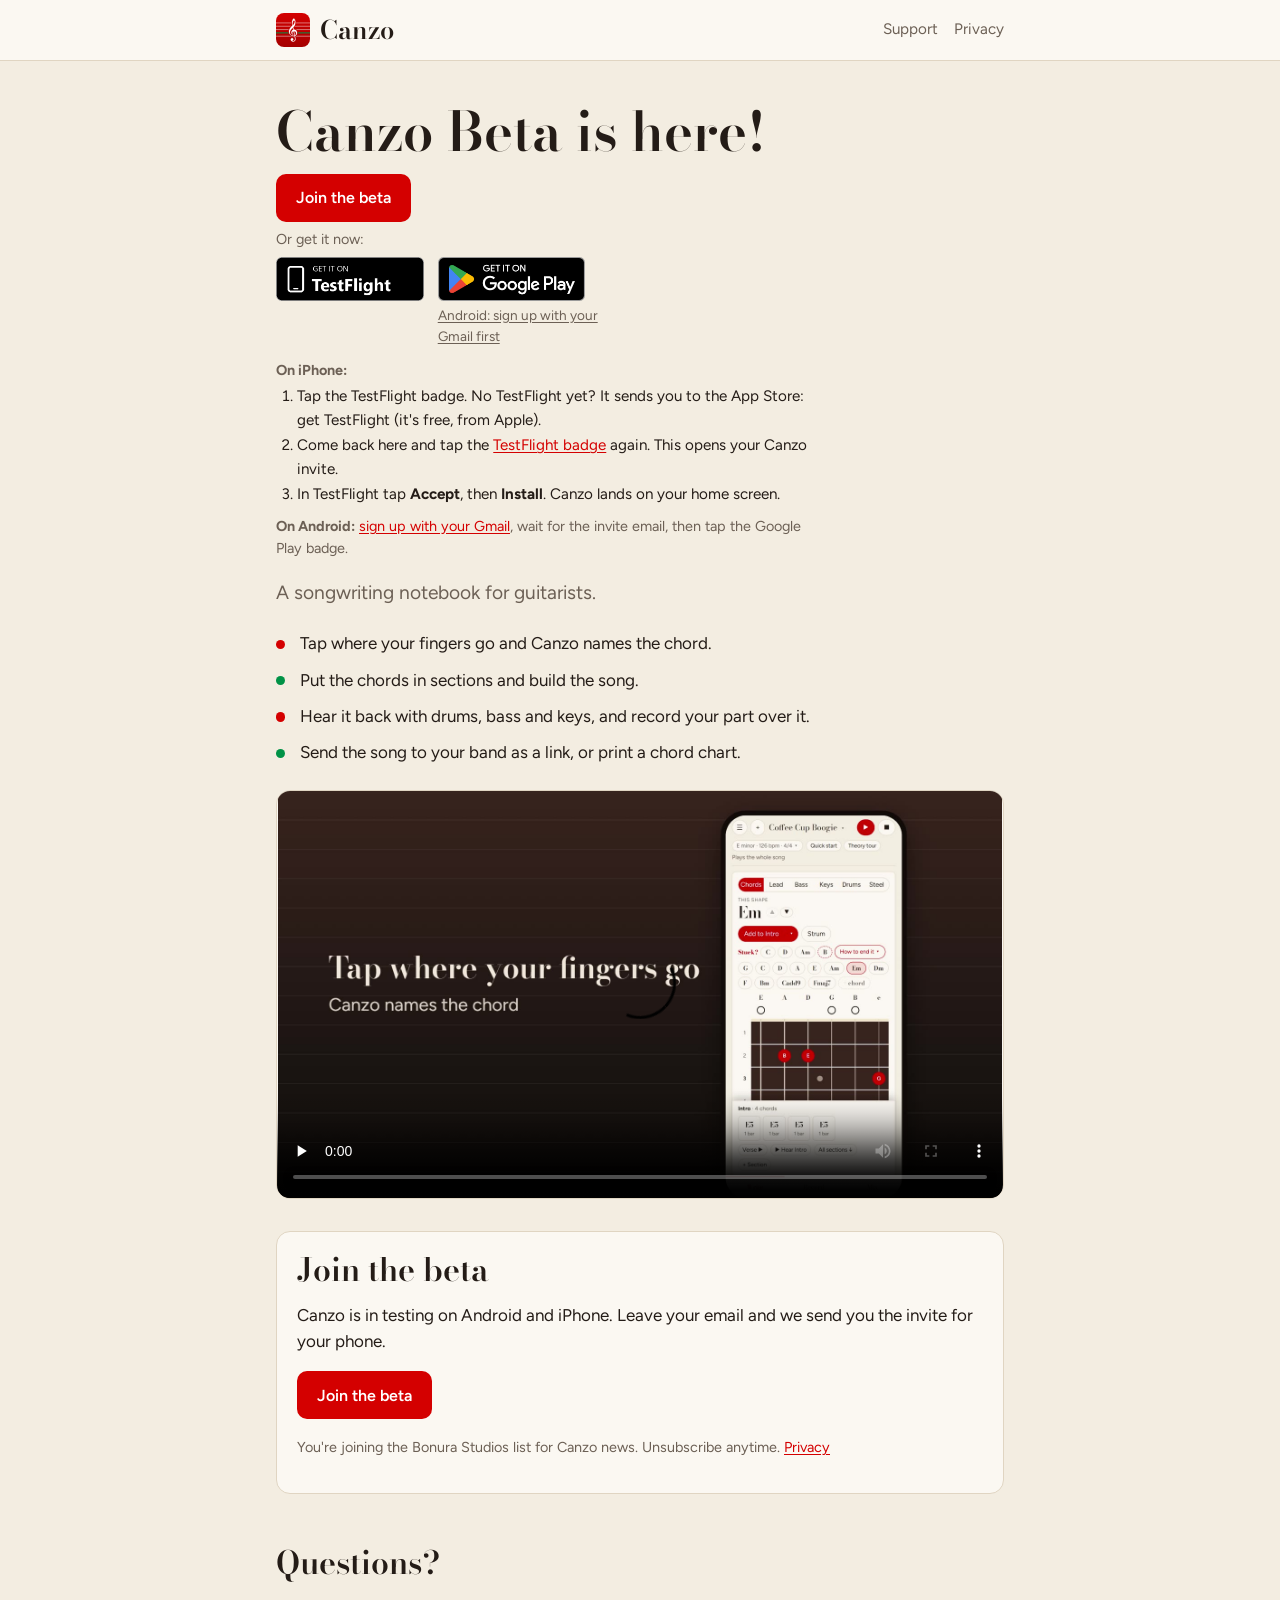
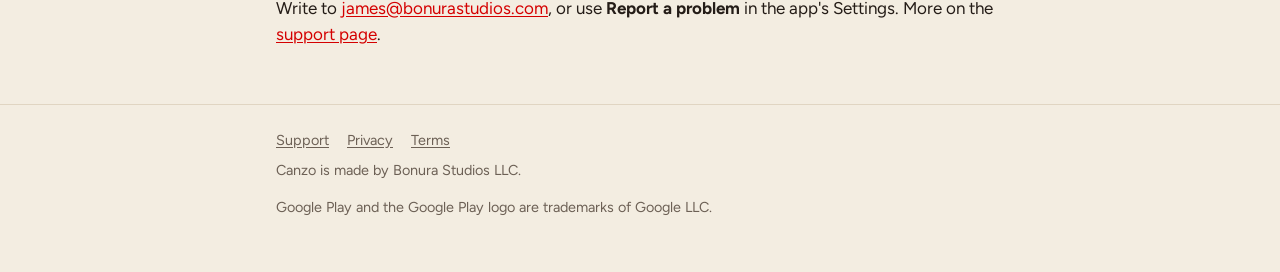
==== commit 20b3732a: "site from FretNought cd491a84" ====
--- a/index.html
+++ b/index.html
@@ -19,8 +19,8 @@
 <meta name="twitter:card" content="summary_large_image">
 <meta name="theme-color" content="#D40000">
 <link rel="icon" href="/favicon.svg" type="image/svg+xml">
-  <script type="module" crossorigin src="/assets/home-vmDxKkRP.js"></script>
-  <link rel="stylesheet" crossorigin href="/assets/site-Bc7sWQBg.css">
+  <script type="module" crossorigin src="/assets/home-DbBK7wn1.js"></script>
+  <link rel="stylesheet" crossorigin href="/assets/site-DCLSWFEe.css">
 </head>
 <body>
 <header class="top"><div class="wrap">
@@ -43,6 +43,15 @@
           <a class="store-badge" id="beta-android" href="https://play.google.com/apps/internaltest/4701320022110721239"><img src="/badges/google-play.png" alt="Get the Android beta on Google Play" width="148" height="44"></a>
           <a class="small" href="https://bonurastudios.com/pages/canzo-beta">Android: sign up with your Gmail first</a>
         </div>
+      </div>
+      <div class="install-steps" id="iphone-steps">
+        <p class="small"><strong>On iPhone:</strong></p>
+        <ol>
+          <li>Tap the TestFlight badge. No TestFlight yet? It sends you to the App Store: get TestFlight (it's free, from Apple).</li>
+          <li>Come back here and tap the <a href="https://testflight.apple.com/join/EWS9TfPS">TestFlight badge</a> again. This opens your Canzo invite.</li>
+          <li>In TestFlight tap <strong>Accept</strong>, then <strong>Install</strong>. Canzo lands on your home screen.</li>
+        </ol>
+        <p class="small" id="android-steps"><strong>On Android:</strong> <a href="https://bonurastudios.com/pages/canzo-beta">sign up with your Gmail</a>, wait for the invite email, then tap the Google Play badge.</p>
       </div>
     </div>
     
--- a/assets/site-DCLSWFEe.css
+++ b/assets/site-DCLSWFEe.css
@@ -0,0 +1 @@
+@font-face{font-family:Bodoni Moda;font-style:normal;font-weight:400 900;font-display:swap;src:url(/fonts/bodoni-moda.woff2)format("woff2")}@font-face{font-family:Figtree;font-style:normal;font-weight:300 900;font-display:swap;src:url(/fonts/figtree.woff2)format("woff2")}:root{--bg:#f3ede1;--surface:#fbf8f2;--ink:#241c17;--muted:#6c6055;--line:#e0d5c2;--accent:#d40000;--accent-ink:#fff;--accent-soft:#f5dcd3;--green:#009246;--font-display:"Bodoni Moda", "Didot", "Bodoni 72", Georgia, serif;--font-body:"Figtree", "Segoe UI", system-ui, sans-serif;--lightningcss-light:initial;--lightningcss-dark: ;color-scheme:light}@media (prefers-color-scheme:dark){:root{--bg:#1a1411;--surface:#251d19;--ink:#f2e9db;--muted:#aa9b8c;--line:#3b3029;--accent-soft:#45201a;--green:#3fbf7f;--lightningcss-light: ;--lightningcss-dark:initial;color-scheme:dark}}*{box-sizing:border-box}html{-webkit-text-size-adjust:100%}body{background:var(--bg);color:var(--ink);font:17px/1.55 var(--font-body);margin:0}a{color:var(--accent);text-underline-offset:2px}@media (prefers-color-scheme:dark){a{color:#ff6b5e}}h1,h2,h3{font-family:var(--font-display);margin:0 0 .4em;font-weight:600;line-height:1.15}h1{font-size:clamp(2.1rem,7vw,3.4rem)}h2{margin-top:1.6em;font-size:clamp(1.5rem,4.5vw,2rem)}p{margin:0 0 1em}.wrap{max-width:760px;margin:0 auto;padding:0 16px}.top{border-bottom:1px solid var(--line);background:var(--surface)}.top .wrap{justify-content:space-between;align-items:center;gap:12px;min-height:60px;display:flex}.brand{color:var(--ink);font-family:var(--font-display);align-items:center;gap:10px;font-size:1.6rem;font-weight:600;text-decoration:none;display:flex}.brand img{border-radius:8px;width:34px;height:34px}.top nav{gap:16px;font-size:.95rem;display:flex}.top nav a{color:var(--muted);text-decoration:none}.top nav a:hover{color:var(--ink)}footer{border-top:1px solid var(--line);color:var(--muted);margin-top:56px;padding:24px 0 40px;font-size:.9rem}footer nav{flex-wrap:wrap;gap:8px 18px;margin-bottom:8px;display:flex}footer a{color:var(--muted)}.hero{padding:40px 0 8px}.hero-head{flex-wrap:wrap;justify-content:space-between;align-items:center;gap:10px 20px;margin-bottom:.4em;display:flex}.hero-head h1{text-wrap:balance;flex:100%;margin:0}.tagline{color:var(--muted);margin-bottom:1.2em;font-size:1.2rem}.points{gap:10px;margin:0 0 1.4em;padding:0;list-style:none;display:grid}.points li{padding-left:1.4em;position:relative}.points li:before{content:"";background:var(--accent);border-radius:50%;width:.55em;height:.55em;position:absolute;top:.55em;left:0}.points li:nth-child(2n):before{background:var(--green)}.video,.video-standin{aspect-ratio:16/9;border:1px solid var(--line);background:var(--surface);border-radius:14px;width:100%;display:block}.video-standin{color:var(--muted);font-family:var(--font-display);place-items:center;font-size:1.3rem;display:grid}.card{background:var(--surface);border:1px solid var(--line);border-radius:14px;margin:24px 0;padding:20px}.card h2{margin-top:0}.signup{flex-wrap:wrap;gap:10px;display:flex}.signup label{flex:220px}.signup input{width:100%;min-height:48px;font:inherit;color:var(--ink);background:var(--bg);border:1px solid var(--line);border-radius:10px;padding:10px 14px}.signup input:focus-visible,.button:focus-visible{outline:3px solid var(--accent);outline-offset:2px}.button{background:var(--accent);min-height:48px;color:var(--accent-ink);font:600 1rem var(--font-body);cursor:pointer;border:0;border-radius:10px;justify-content:center;align-items:center;padding:10px 20px;text-decoration:none;display:inline-flex}.button.quiet{color:var(--ink);border:1px solid var(--line);background:0 0}.note{min-height:1.5em;color:var(--muted);margin:8px 0 0;font-size:.95rem}.small{color:var(--muted);font-size:.9rem}.visually-hidden{clip:rect(0 0 0 0);white-space:nowrap;width:1px;height:1px;position:absolute;overflow:hidden}.stores{flex-wrap:wrap;align-items:center;gap:12px;display:flex}.store-badge img{width:auto;height:52px;display:block}.beta-get{margin:4px 0 18px}.beta-get>.small{margin:0 0 6px}.beta-badges{flex-wrap:wrap;align-items:flex-start;gap:10px 14px;display:flex}.beta-badges .store-badge img{height:44px}.beta-badge{flex-direction:column;gap:4px;display:flex}.beta-badge .small{max-width:160px;font-size:.85rem}.install-steps{max-width:34rem;margin-top:12px}.install-steps>.small{margin:0 0 4px}.install-steps ol{margin:0 0 8px;padding-left:1.4em;font-size:.95rem}.install-steps li{margin:2px 0}.joins{grid-template-columns:repeat(auto-fit,minmax(220px,1fr));gap:12px;margin:8px 0 4px;display:grid}.join{flex-direction:column;min-height:64px;font-size:1.1rem}.join small{opacity:.85;font-size:.8rem;font-weight:400}span.join{cursor:default}.beta h2{margin-top:1.4em}.song{padding:32px 0 8px}.song-from{color:var(--muted)}.song-facts{flex-wrap:wrap;gap:8px;margin:0 0 20px;padding:0;list-style:none;display:flex}.song-facts li{border:1px solid var(--line);color:var(--muted);border-radius:999px;padding:3px 10px;font-size:.9rem}.sections{gap:12px;margin:0;padding:0;list-style:none;display:grid}.section{background:var(--surface);border:1px solid var(--line);border-radius:12px;padding:14px 16px}.section-name{margin-bottom:8px;font-size:1.25rem}.repeat{color:var(--muted);font-family:var(--font-body);font-size:.95rem;font-weight:400}.chords{flex-wrap:wrap;gap:8px;margin:0;padding:0;list-style:none;display:flex}.chord{background:var(--accent-soft);text-align:center;overflow-wrap:anywhere;border-radius:8px;min-width:3em;padding:6px 12px;font-weight:700}.chord.empty{color:var(--muted);background:0 0;font-weight:400}.beats{color:var(--muted);font-size:.8rem;font-weight:400}.refusal{color:var(--muted)}.text{padding-top:32px}.text h2{font-size:1.35rem}.text li{margin-bottom:.4em}.updated{color:var(--muted);font-size:.9rem}@media (width<=520px){body{font-size:16px}.top nav{gap:12px;font-size:.9rem}.brand{font-size:1.35rem}.card{padding:16px}}
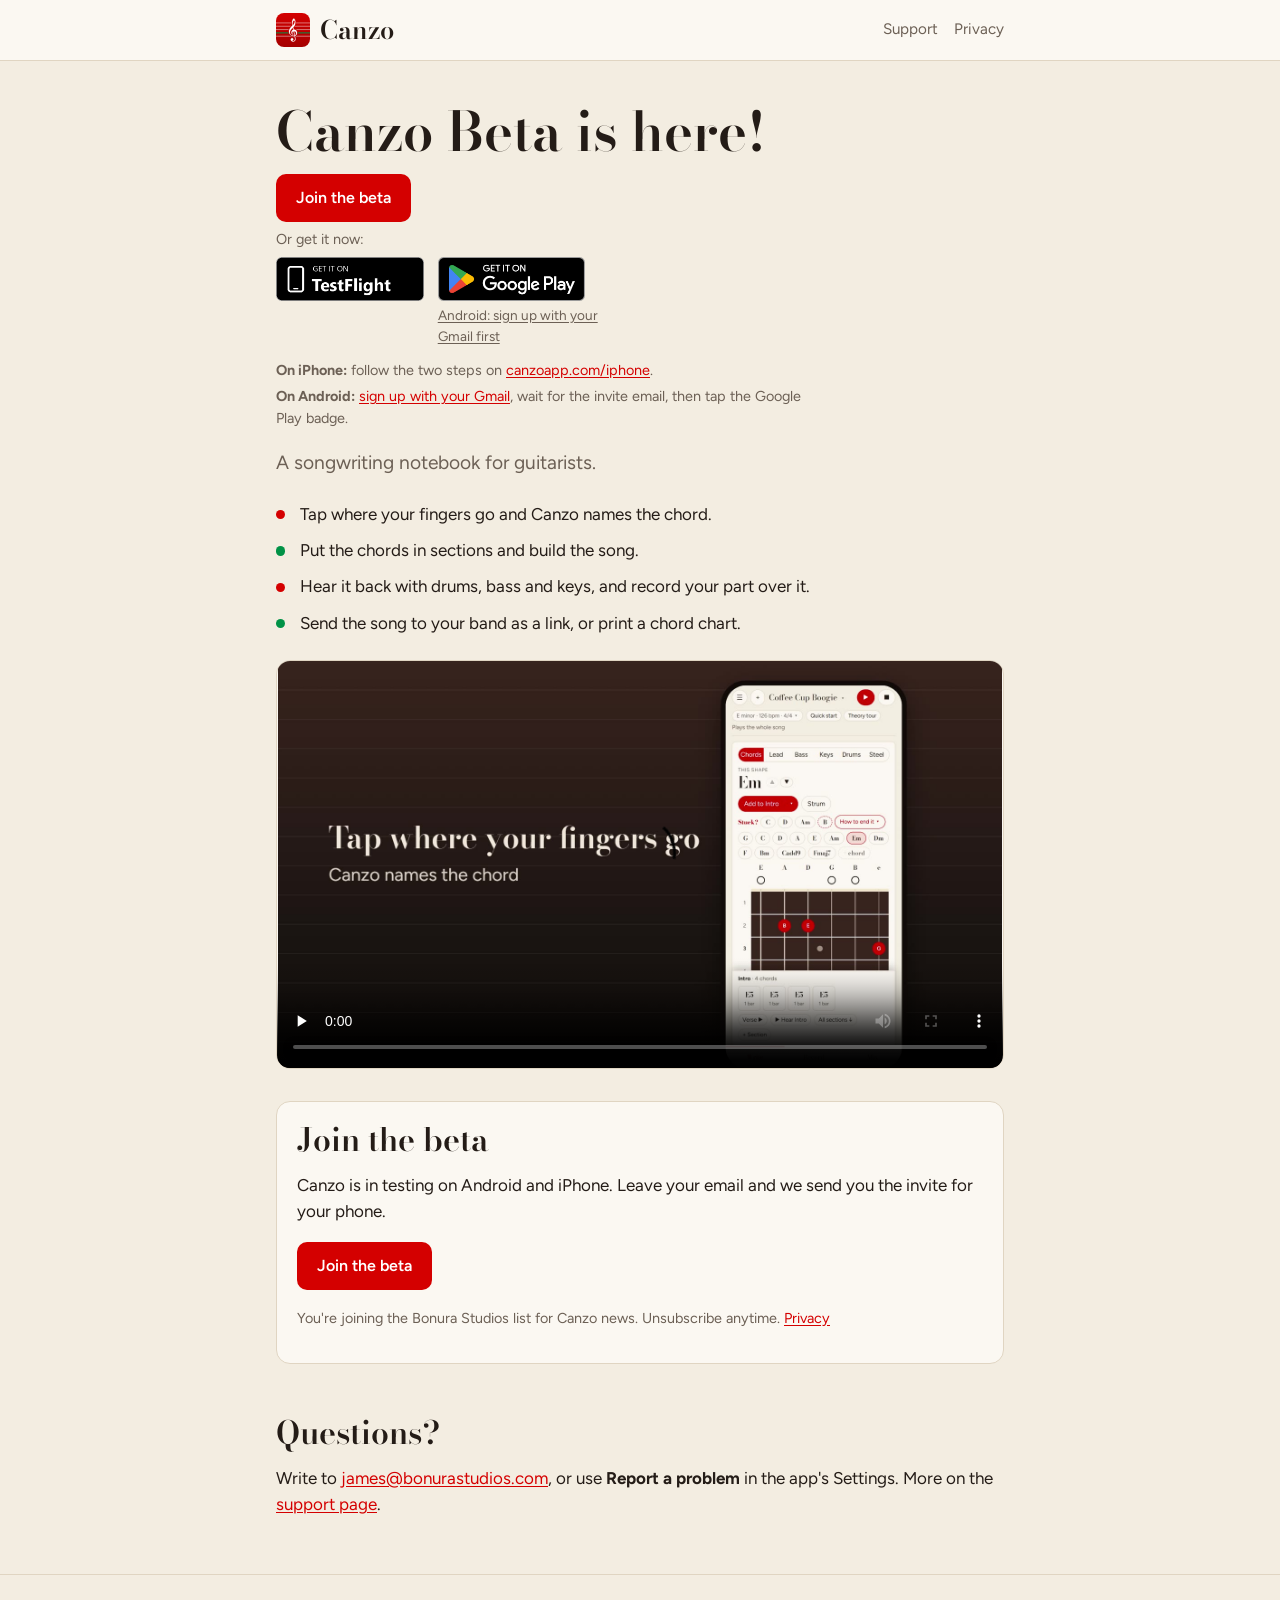
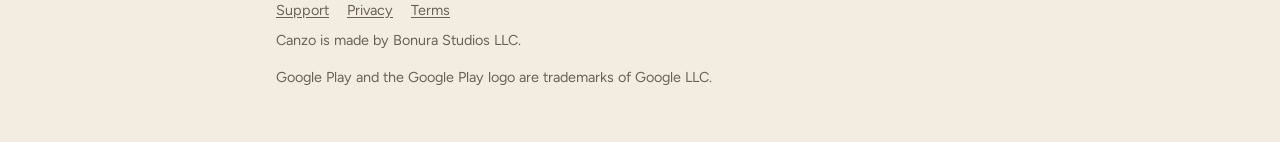
==== commit 6b08ec13: "site from FretNought 8e4a1add" ====
--- a/index.html
+++ b/index.html
@@ -19,8 +19,8 @@
 <meta name="twitter:card" content="summary_large_image">
 <meta name="theme-color" content="#D40000">
 <link rel="icon" href="/favicon.svg" type="image/svg+xml">
-  <script type="module" crossorigin src="/assets/home-DbBK7wn1.js"></script>
-  <link rel="stylesheet" crossorigin href="/assets/site-DCLSWFEe.css">
+  <script type="module" crossorigin src="/assets/home-kdcBkTNG.js"></script>
+  <link rel="stylesheet" crossorigin href="/assets/site-vBg9s0Kn.css">
 </head>
 <body>
 <header class="top"><div class="wrap">
@@ -38,19 +38,14 @@
     <div class="beta-get">
       <p class="small">Or get it now:</p>
       <div class="beta-badges">
-        <a class="store-badge" id="beta-iphone" href="https://testflight.apple.com/join/EWS9TfPS"><img src="/badges/testflight.png" alt="Get the iPhone beta on TestFlight" width="148" height="44"></a>
+        <a class="store-badge" id="beta-iphone" href="/iphone/"><img src="/badges/testflight.png" alt="Get the iPhone beta on TestFlight" width="148" height="44"></a>
         <div class="beta-badge">
           <a class="store-badge" id="beta-android" href="https://play.google.com/apps/internaltest/4701320022110721239"><img src="/badges/google-play.png" alt="Get the Android beta on Google Play" width="148" height="44"></a>
           <a class="small" href="https://bonurastudios.com/pages/canzo-beta">Android: sign up with your Gmail first</a>
         </div>
       </div>
       <div class="install-steps" id="iphone-steps">
-        <p class="small"><strong>On iPhone:</strong></p>
-        <ol>
-          <li>Tap the TestFlight badge. No TestFlight yet? It sends you to the App Store: get TestFlight (it's free, from Apple).</li>
-          <li>Come back here and tap the <a href="https://testflight.apple.com/join/EWS9TfPS">TestFlight badge</a> again. This opens your Canzo invite.</li>
-          <li>In TestFlight tap <strong>Accept</strong>, then <strong>Install</strong>. Canzo lands on your home screen.</li>
-        </ol>
+        <p class="small"><strong>On iPhone:</strong> follow the two steps on <a href="/iphone/">canzoapp.com/iphone</a>.</p>
         <p class="small" id="android-steps"><strong>On Android:</strong> <a href="https://bonurastudios.com/pages/canzo-beta">sign up with your Gmail</a>, wait for the invite email, then tap the Google Play badge.</p>
       </div>
     </div>
--- a/assets/site-vBg9s0Kn.css
+++ b/assets/site-vBg9s0Kn.css
@@ -0,0 +1 @@
+@font-face{font-family:Bodoni Moda;font-style:normal;font-weight:400 900;font-display:swap;src:url(/fonts/bodoni-moda.woff2)format("woff2")}@font-face{font-family:Figtree;font-style:normal;font-weight:300 900;font-display:swap;src:url(/fonts/figtree.woff2)format("woff2")}:root{--bg:#f3ede1;--surface:#fbf8f2;--ink:#241c17;--muted:#6c6055;--line:#e0d5c2;--accent:#d40000;--accent-ink:#fff;--accent-soft:#f5dcd3;--green:#009246;--font-display:"Bodoni Moda", "Didot", "Bodoni 72", Georgia, serif;--font-body:"Figtree", "Segoe UI", system-ui, sans-serif;--lightningcss-light:initial;--lightningcss-dark: ;color-scheme:light}@media (prefers-color-scheme:dark){:root{--bg:#1a1411;--surface:#251d19;--ink:#f2e9db;--muted:#aa9b8c;--line:#3b3029;--accent-soft:#45201a;--green:#3fbf7f;--lightningcss-light: ;--lightningcss-dark:initial;color-scheme:dark}}*{box-sizing:border-box}html{-webkit-text-size-adjust:100%}body{background:var(--bg);color:var(--ink);font:17px/1.55 var(--font-body);margin:0}a{color:var(--accent);text-underline-offset:2px}@media (prefers-color-scheme:dark){a{color:#ff6b5e}}h1,h2,h3{font-family:var(--font-display);margin:0 0 .4em;font-weight:600;line-height:1.15}h1{font-size:clamp(2.1rem,7vw,3.4rem)}h2{margin-top:1.6em;font-size:clamp(1.5rem,4.5vw,2rem)}p{margin:0 0 1em}.wrap{max-width:760px;margin:0 auto;padding:0 16px}.top{border-bottom:1px solid var(--line);background:var(--surface)}.top .wrap{justify-content:space-between;align-items:center;gap:12px;min-height:60px;display:flex}.brand{color:var(--ink);font-family:var(--font-display);align-items:center;gap:10px;font-size:1.6rem;font-weight:600;text-decoration:none;display:flex}.brand img{border-radius:8px;width:34px;height:34px}.top nav{gap:16px;font-size:.95rem;display:flex}.top nav a{color:var(--muted);text-decoration:none}.top nav a:hover{color:var(--ink)}footer{border-top:1px solid var(--line);color:var(--muted);margin-top:56px;padding:24px 0 40px;font-size:.9rem}footer nav{flex-wrap:wrap;gap:8px 18px;margin-bottom:8px;display:flex}footer a{color:var(--muted)}.hero{padding:40px 0 8px}.hero-head{flex-wrap:wrap;justify-content:space-between;align-items:center;gap:10px 20px;margin-bottom:.4em;display:flex}.hero-head h1{text-wrap:balance;flex:100%;margin:0}.tagline{color:var(--muted);margin-bottom:1.2em;font-size:1.2rem}.points{gap:10px;margin:0 0 1.4em;padding:0;list-style:none;display:grid}.points li{padding-left:1.4em;position:relative}.points li:before{content:"";background:var(--accent);border-radius:50%;width:.55em;height:.55em;position:absolute;top:.55em;left:0}.points li:nth-child(2n):before{background:var(--green)}.video,.video-standin{aspect-ratio:16/9;border:1px solid var(--line);background:var(--surface);border-radius:14px;width:100%;display:block}.video-standin{color:var(--muted);font-family:var(--font-display);place-items:center;font-size:1.3rem;display:grid}.card{background:var(--surface);border:1px solid var(--line);border-radius:14px;margin:24px 0;padding:20px}.card h2{margin-top:0}.signup{flex-wrap:wrap;gap:10px;display:flex}.signup label{flex:220px}.signup input{width:100%;min-height:48px;font:inherit;color:var(--ink);background:var(--bg);border:1px solid var(--line);border-radius:10px;padding:10px 14px}.signup input:focus-visible,.button:focus-visible{outline:3px solid var(--accent);outline-offset:2px}.button{background:var(--accent);min-height:48px;color:var(--accent-ink);font:600 1rem var(--font-body);cursor:pointer;border:0;border-radius:10px;justify-content:center;align-items:center;padding:10px 20px;text-decoration:none;display:inline-flex}.button.quiet{color:var(--ink);border:1px solid var(--line);background:0 0}.note{min-height:1.5em;color:var(--muted);margin:8px 0 0;font-size:.95rem}.small{color:var(--muted);font-size:.9rem}.visually-hidden{clip:rect(0 0 0 0);white-space:nowrap;width:1px;height:1px;position:absolute;overflow:hidden}.stores{flex-wrap:wrap;align-items:center;gap:12px;display:flex}.store-badge img{width:auto;height:52px;display:block}.beta-get{margin:4px 0 18px}.beta-get>.small{margin:0 0 6px}.beta-badges{flex-wrap:wrap;align-items:flex-start;gap:10px 14px;display:flex}.beta-badges .store-badge img{height:44px}.beta-badge{flex-direction:column;gap:4px;display:flex}.beta-badge .small{max-width:160px;font-size:.85rem}.install-steps{max-width:34rem;margin-top:12px}.install-steps>.small{margin:0 0 4px}.install-steps ol{margin:0 0 8px;padding-left:1.4em;font-size:.95rem}.install-steps li{margin:2px 0}.joins{grid-template-columns:repeat(auto-fit,minmax(220px,1fr));gap:12px;margin:8px 0 4px;display:grid}.join{flex-direction:column;min-height:64px;font-size:1.1rem}.join small{opacity:.85;font-size:.8rem;font-weight:400}span.join{cursor:default}.beta h2{margin-top:1.4em}.iphone h1{font-size:clamp(1.9rem,7vw,2.8rem)}.step{border:2px solid #0000;border-radius:16px;max-width:28rem;margin:22px 0;padding:12px}.step .small{margin:8px 0 0}.button.big{box-sizing:border-box;gap:12px;width:100%;min-height:64px;font-size:1.2rem;display:flex}.step-number{background:var(--accent-ink);width:1.7em;height:1.7em;color:var(--accent);border-radius:50%;place-items:center;font-size:.9rem;display:inline-grid}.step.next{border-color:var(--accent);background:var(--accent-soft)}.now-note{color:var(--accent);margin:0 0 8px;font-size:1.1rem;font-weight:700}.song{padding:32px 0 8px}.song-from{color:var(--muted)}.song-facts{flex-wrap:wrap;gap:8px;margin:0 0 20px;padding:0;list-style:none;display:flex}.song-facts li{border:1px solid var(--line);color:var(--muted);border-radius:999px;padding:3px 10px;font-size:.9rem}.sections{gap:12px;margin:0;padding:0;list-style:none;display:grid}.section{background:var(--surface);border:1px solid var(--line);border-radius:12px;padding:14px 16px}.section-name{margin-bottom:8px;font-size:1.25rem}.repeat{color:var(--muted);font-family:var(--font-body);font-size:.95rem;font-weight:400}.chords{flex-wrap:wrap;gap:8px;margin:0;padding:0;list-style:none;display:flex}.chord{background:var(--accent-soft);text-align:center;overflow-wrap:anywhere;border-radius:8px;min-width:3em;padding:6px 12px;font-weight:700}.chord.empty{color:var(--muted);background:0 0;font-weight:400}.beats{color:var(--muted);font-size:.8rem;font-weight:400}.refusal{color:var(--muted)}.text{padding-top:32px}.text h2{font-size:1.35rem}.text li{margin-bottom:.4em}.updated{color:var(--muted);font-size:.9rem}@media (width<=520px){body{font-size:16px}.top nav{gap:12px;font-size:.9rem}.brand{font-size:1.35rem}.card{padding:16px}}
